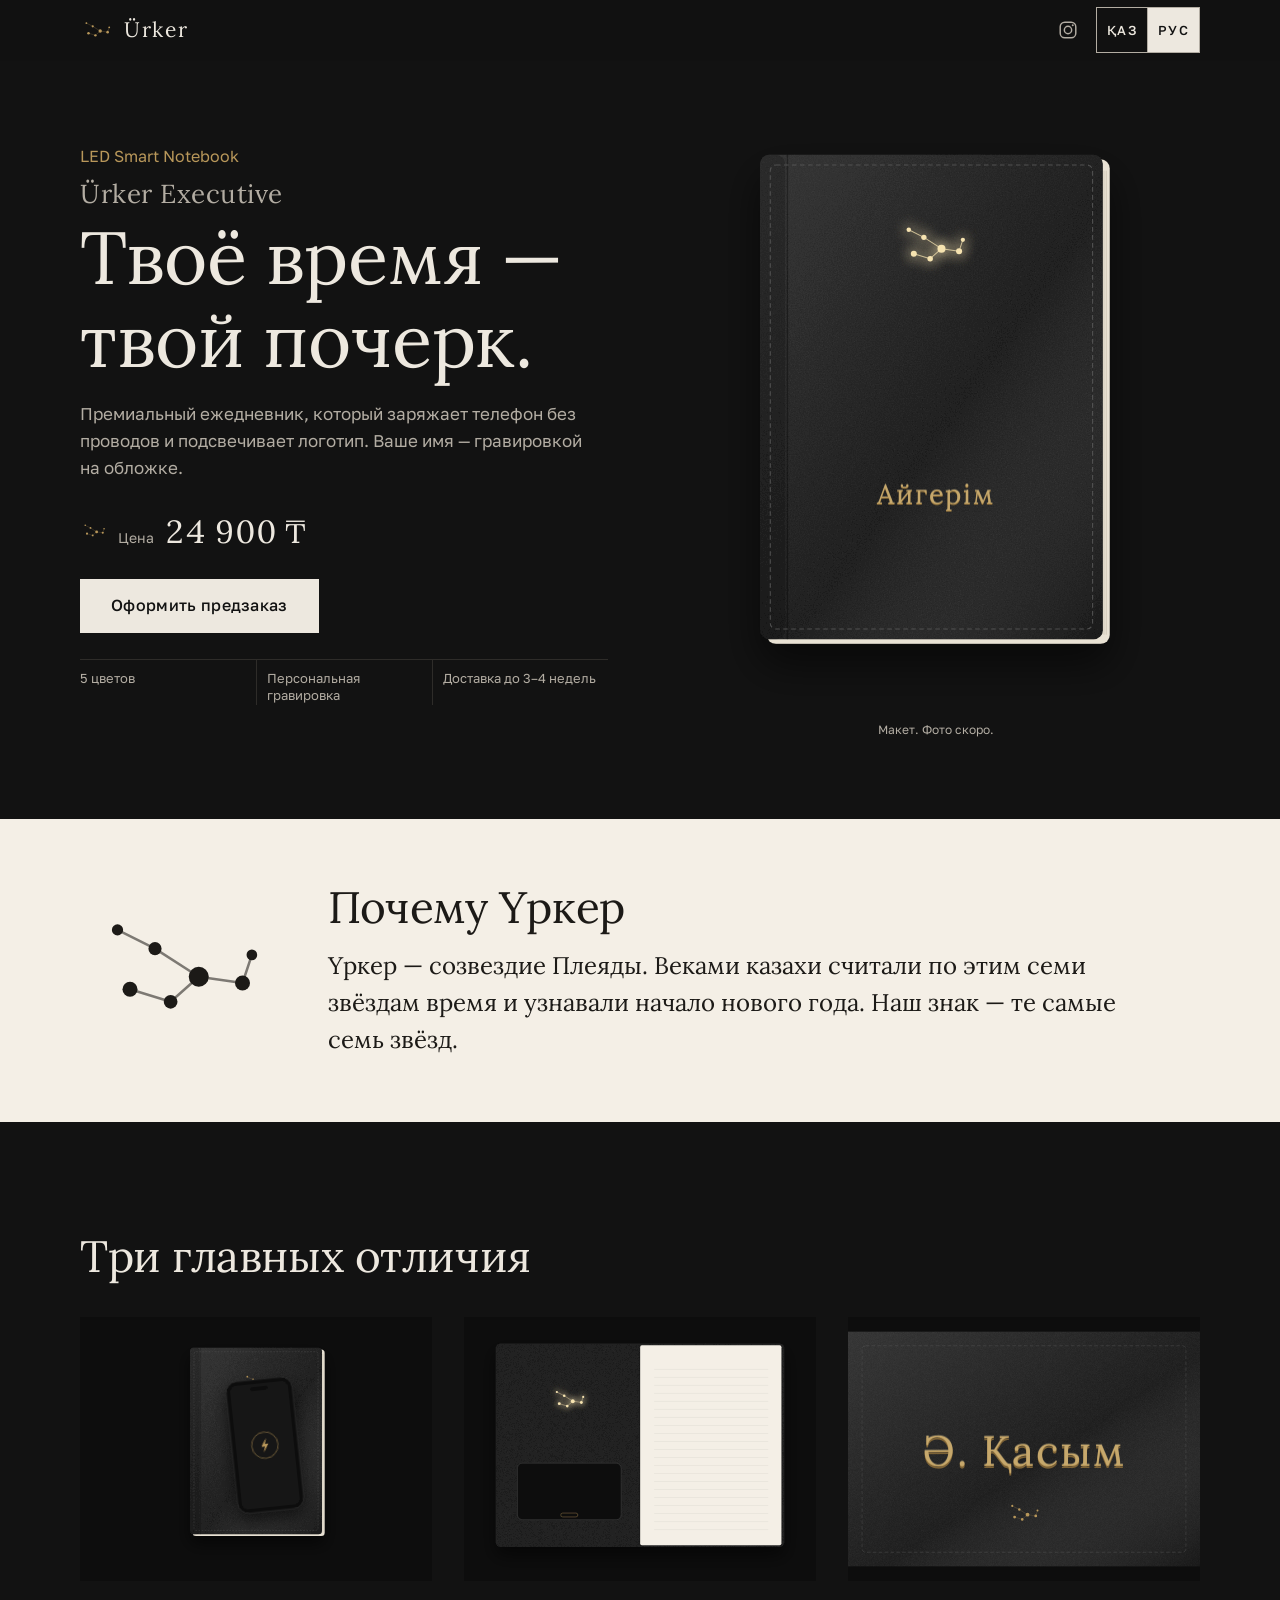
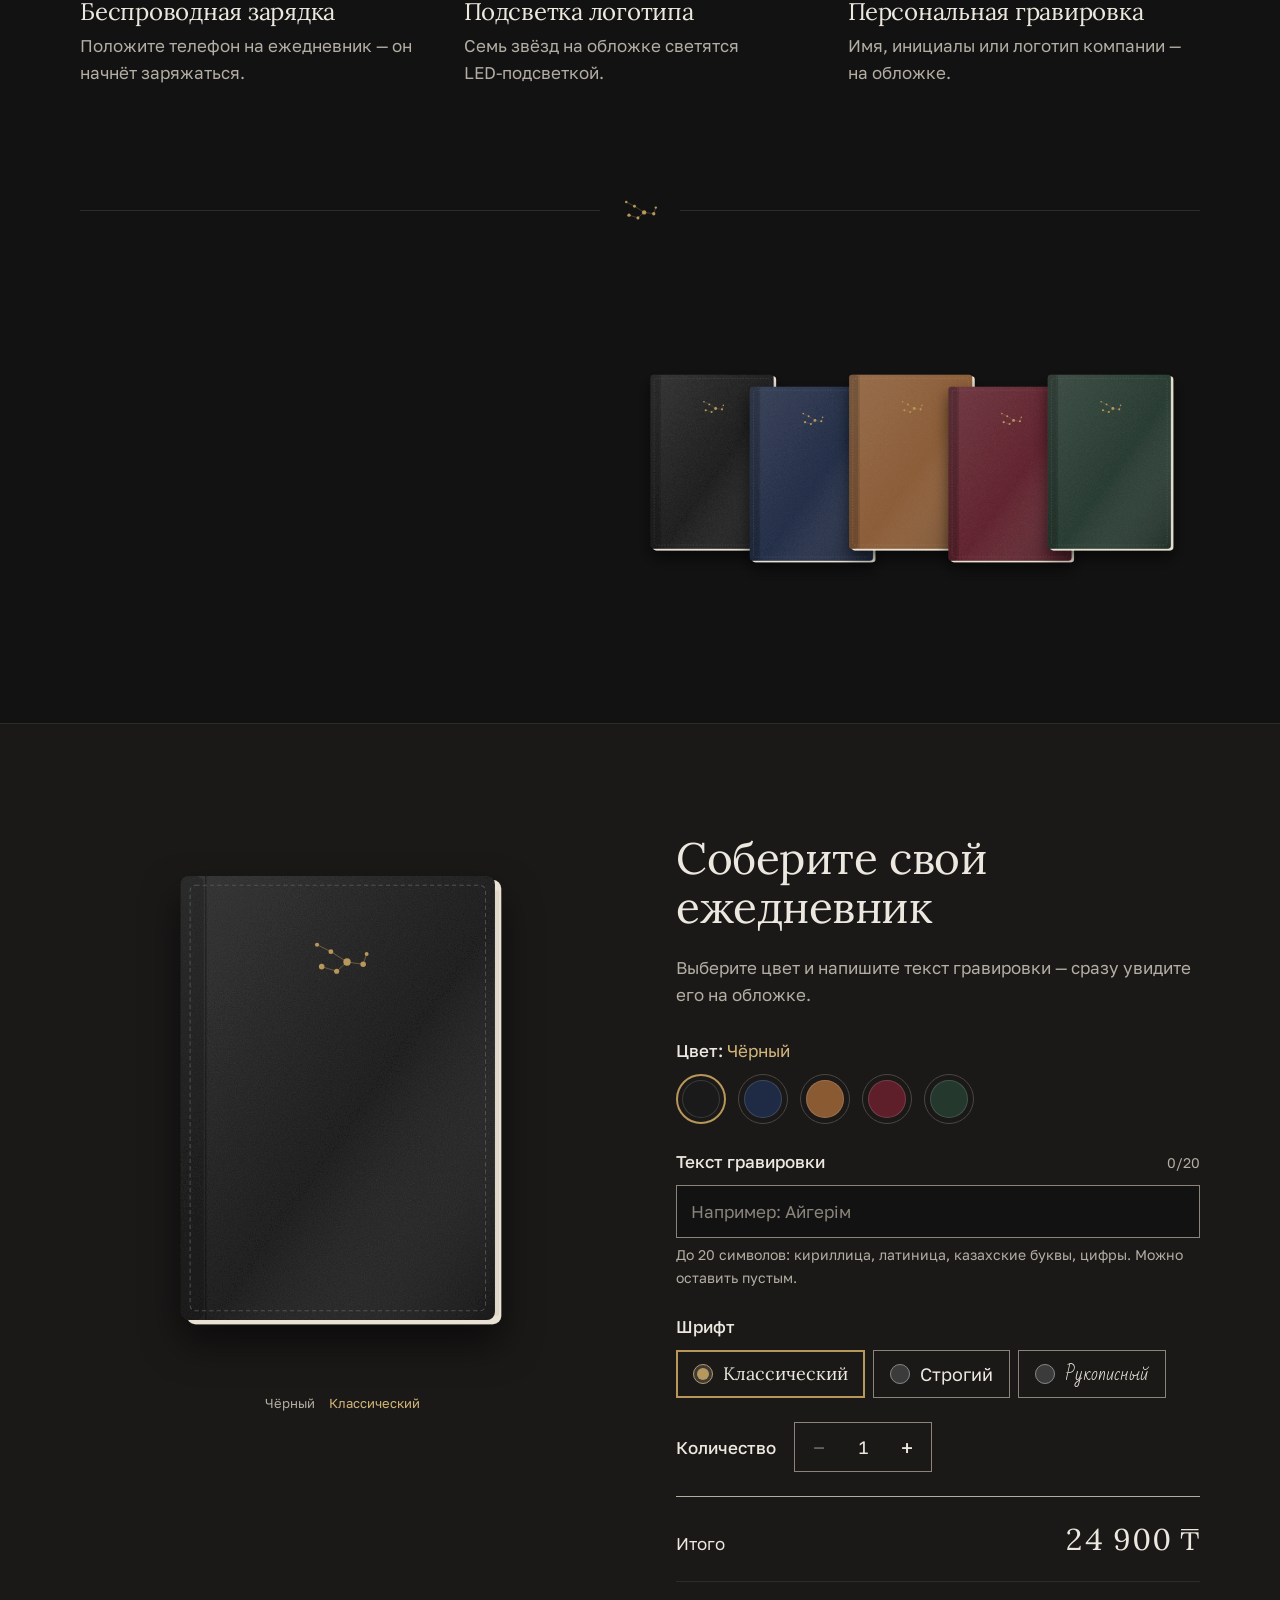
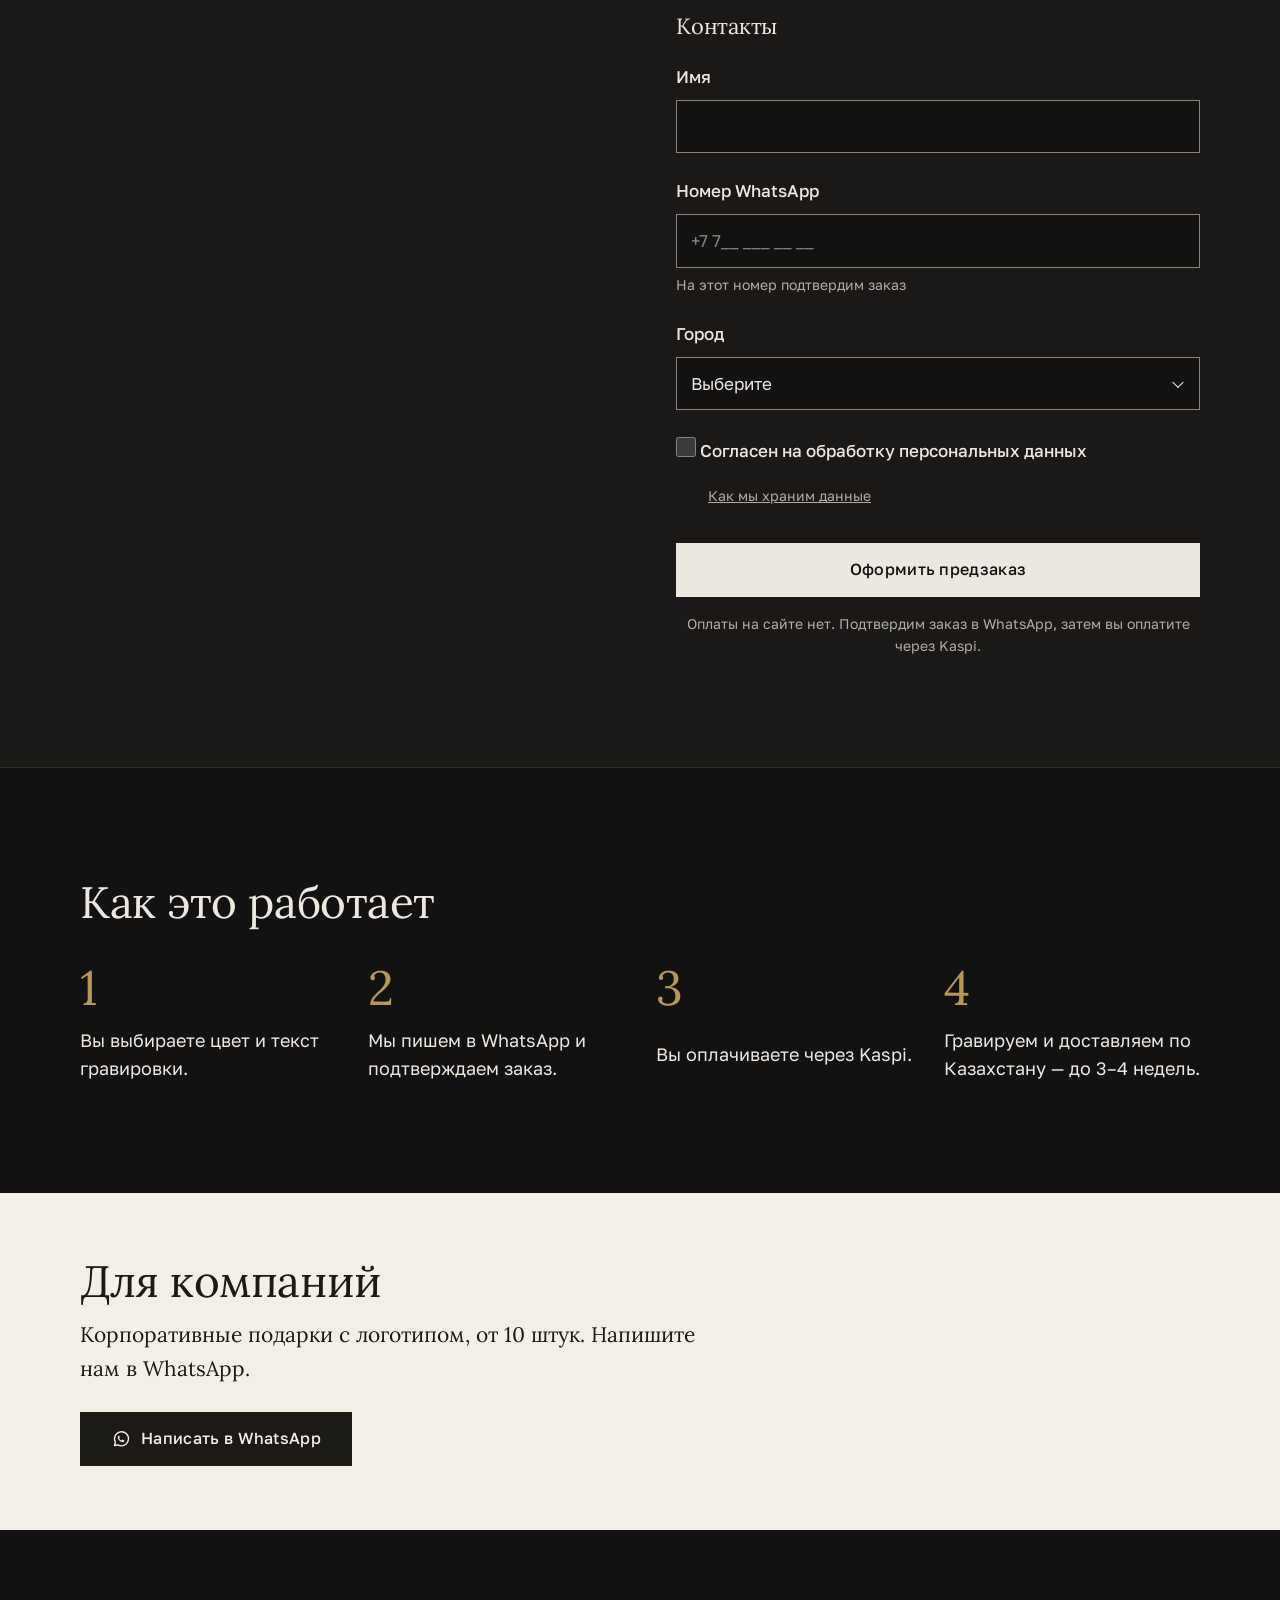
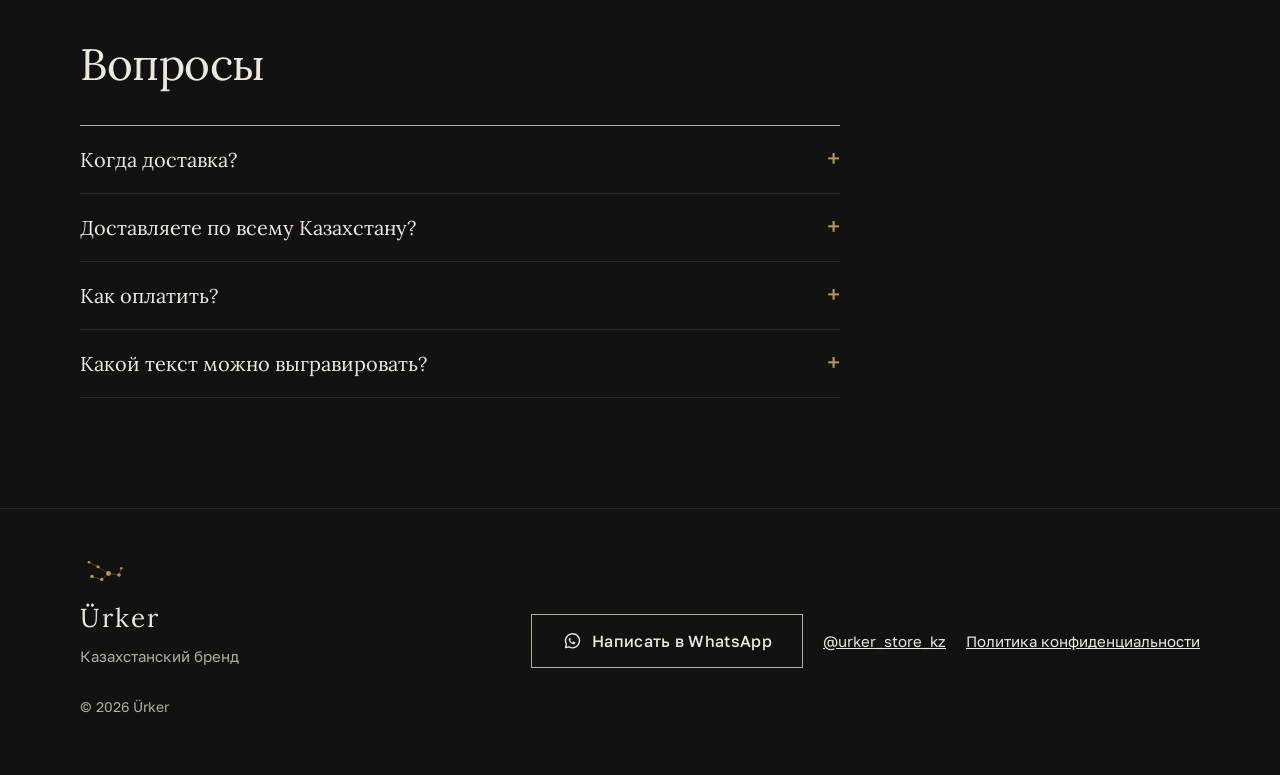
==== ru/index.html @ 4e4a289e "SEO and quality pass from aitmpl skills research - separate Russian page /ru/ with hreflang kk/ru/x-" ====
<!doctype html>
<!-- Создано автоматически: node tools/build-ru.js. Не редактируйте вручную — правьте site/index.html. -->
<html lang="ru" data-page-lang="ru" data-root="../">
<head>
  <meta charset="utf-8">
  <meta name="viewport" content="width=device-width, initial-scale=1, viewport-fit=cover">
  <!--
    Заголовок, описание и Open Graph — единственный текст в этом файле:
    их читают WhatsApp/Instagram при пересылке ссылки, а они не запускают JS.
    Видимые тексты — в content.js.
  -->
  <title>Ürker Executive — ежедневник с гравировкой и зарядкой</title>
  <meta name="description" content="Премиальный ежедневник с беспроводной зарядкой телефона и подсветкой логотипа. Ваше имя гравировкой на обложке. 5 цветов, предзаказ, оплата через Kaspi.">
  <meta name="theme-color" content="#121212">

  <meta property="og:type" content="website">
  <meta property="og:site_name" content="Ürker">
  <meta property="og:locale" content="ru_RU">
  <meta property="og:locale:alternate" content="kk_KZ">
  <meta property="og:title" content="Ürker Executive — Твоё время — твой почерк.">
  <meta property="og:description" content="Премиальный ежедневник с беспроводной зарядкой телефона и подсветкой логотипа. Ваше имя гравировкой на обложке. 5 цветов, предзаказ, оплата через Kaspi.">
  <!-- Адрес сайта: https://urkerstore.kz/ -->
  <link rel="canonical" href="https://urkerstore.kz/ru/">
  <link rel="alternate" hreflang="kk" href="https://urkerstore.kz/">
  <link rel="alternate" hreflang="ru" href="https://urkerstore.kz/ru/">
  <link rel="alternate" hreflang="x-default" href="https://urkerstore.kz/">
  <meta property="og:url" content="https://urkerstore.kz/ru/">
  <meta property="og:image" content="https://urkerstore.kz/images/og.jpg">
  <meta property="og:image:width" content="1200">
  <meta property="og:image:height" content="630">
  <meta name="twitter:card" content="summary_large_image">

  <link rel="icon" href="../favicon.svg" type="image/svg+xml">
  <link rel="icon" href="../favicon-32.png" sizes="32x32" type="image/png">
  <link rel="apple-touch-icon" href="../apple-touch-icon.png">
  <link rel="preload" href="../fonts/lora-latin.woff2" as="font" type="font/woff2" crossorigin>
  <link rel="preload" href="../fonts/golos-cyrillic.woff2" as="font" type="font/woff2" crossorigin>
  <link rel="preload" href="../fonts/golos-cyrillic-ext.woff2" as="font" type="font/woff2" crossorigin>
  <link rel="stylesheet" href="../styles.css?v=20261127c">
</head>
<body>
  <svg width="0" height="0" style="position:absolute" aria-hidden="true" focusable="false">
    <!-- Знак Ürker: 7 звёзд Үркер (Плеяды). Те же координаты — в art.js -->
    <symbol id="stars" viewBox="0 0 64 40">
      <g stroke="currentColor" stroke-width=".8" stroke-linecap="round" opacity=".55">
        <line x1="16" y1="26" x2="29" y2="30"/><line x1="29" y1="30" x2="38" y2="22"/><line x1="38" y1="22" x2="52" y2="24"/>
        <line x1="52" y1="24" x2="55" y2="15"/><line x1="38" y1="22" x2="24" y2="13"/><line x1="24" y1="13" x2="12" y2="7"/>
      </g>
      <g fill="currentColor">
        <circle cx="38" cy="22" r="3.2"/><circle cx="52" cy="24" r="2.4"/><circle cx="55" cy="15" r="1.7"/><circle cx="29" cy="30" r="2.2"/>
        <circle cx="16" cy="26" r="2.4"/><circle cx="24" cy="13" r="2.1"/><circle cx="12" cy="7" r="1.8"/>
      </g>
    </symbol>
    <symbol id="wa-icon" viewBox="0 0 24 24">
      <path fill="none" stroke="currentColor" stroke-width="1.6" stroke-linejoin="round" d="M4.2 19.8l1.1-3.9A8.4 8.4 0 1 1 8.4 19l-4.2.8z"/>
      <path fill="currentColor" d="M9.3 7.6c.2 0 .4 0 .5.4l.7 1.6c.1.2 0 .4-.1.6l-.5.6c-.1.1-.1.3 0 .5.6 1 1.4 1.8 2.5 2.4.2.1.4.1.5-.1l.6-.7c.1-.2.4-.2.6-.1l1.6.8c.2.1.3.3.3.5 0 .9-.7 1.7-1.6 1.8-1.1.1-2.6-.4-4-1.7-1.5-1.4-2.3-3-2.3-4.1 0-.9.6-1.6 1.2-1.7z"/>
    </symbol>
    <symbol id="ig-icon" viewBox="0 0 24 24">
      <g fill="none" stroke="currentColor" stroke-width="1.6"><rect x="3.5" y="3.5" width="17" height="17" rx="5"/><circle cx="12" cy="12" r="4"/></g>
      <circle cx="17.2" cy="6.8" r="1.1" fill="currentColor"/>
    </symbol>
  </svg>

  <a class="skip-link" href="#main" data-t="skipLink"></a>

  <header class="site-header">
    <div class="wrap header-inner">
      <a class="logo" href="#top" data-t-attr="aria-label:logoLabel">
        <svg class="logo-mark" viewBox="0 0 64 40" aria-hidden="true" focusable="false"><use href="#stars"/></svg>
        <span class="logo-word" aria-hidden="true" translate="no">Ürker</span>
      </a>
      <div class="header-right">
        <a class="ig-link js-ig" target="_blank" rel="noopener" data-t-attr="aria-label:instagramLabel">
          <svg viewBox="0 0 24 24" aria-hidden="true"><use href="#ig-icon"/></svg>
        </a>
        <div class="lang-switch" role="group" data-t-attr="aria-label:langSwitchLabel">
          <button type="button" data-lang="kk" lang="kk"></button>
          <button type="button" data-lang="ru" lang="ru"></button>
        </div>
      </div>
    </div>
  </header>

  <main id="main">
    <!-- 1. Первый экран -->
    <section class="hero" id="top">
      <div class="wrap hero-grid">
        <div class="hero-text">
          <p class="kind" data-t="hero.kind"></p>
          <h1><span class="product" data-t="hero.product" translate="no"></span><span class="slogan" data-t="hero.slogan"></span></h1>
          <p class="lead" data-t="hero.lead"></p>
          <div class="price-row">
            <svg class="price-star" viewBox="0 0 64 40" aria-hidden="true"><use href="#stars"/></svg>
            <span class="price-label" data-t="hero.priceLabel"></span>
            <span class="price js-price"></span>
          </div>
          <a class="btn" href="#order" data-t="hero.cta"></a>
          <ul class="facts" data-list="hero.facts"></ul>
        </div>
        <figure class="hero-media">
          <div class="art" data-art="hero" data-t-attr="aria-label:hero.imageAlt" role="img"></div>
          <figcaption class="sketch-note" data-t="hero.sketchNote"></figcaption>
        </figure>
      </div>
    </section>

    <!-- 2. Почему Үркер (светлый блок) -->
    <section class="story" aria-labelledby="story-title">
      <div class="wrap story-grid">
        <svg class="story-stars" viewBox="0 0 64 40" aria-hidden="true"><use href="#stars"/></svg>
        <div>
          <h2 id="story-title" data-t="story.title"></h2>
          <p class="story-text" data-t="story.text"></p>
        </div>
      </div>
    </section>

    <!-- 3. Три отличия -->
    <section class="section features reveal" aria-labelledby="features-title">
      <div class="wrap">
        <h2 id="features-title" data-t="features.title"></h2>
        <div class="feature-list" data-list="features.items"></div>
      </div>
    </section>

    <div class="divider" aria-hidden="true"><svg viewBox="0 0 64 40"><use href="#stars"/></svg></div>

    <!-- 4. Характеристики -->
    <section class="section specs reveal" aria-labelledby="specs-title">
      <div class="wrap specs-grid">
        <div>
          <h2 id="specs-title" data-t="specs.title"></h2>
          <dl class="spec" data-list="specs.items"></dl>
        </div>
        <div class="art art-colors" data-art="colors" data-t-attr="aria-label:specs.colorsAlt" role="img"></div>
      </div>
    </section>

    <!-- 5. Конструктор заказа -->
    <section class="builder" id="order" aria-labelledby="builder-title" tabindex="-1">
      <div class="wrap builder-grid">
        <div class="preview-col">
          <div class="preview art" id="preview" role="img" data-t-attr="aria-label:builder.previewAlt"></div>
          <p class="preview-caption"><span id="preview-color"></span><span id="preview-font"></span></p>
        </div>

        <div class="builder-col">
          <h2 id="builder-title" data-t="builder.title"></h2>
          <p class="builder-intro" data-t="builder.intro"></p>

          <form id="order-form" novalidate>
            <p class="form-summary" id="form-summary" role="alert" hidden></p>

            <fieldset class="field">
              <legend><span data-t="builder.colorLabel"></span>: <strong id="color-name"></strong></legend>
              <div class="swatches" id="swatches"></div>
            </fieldset>

            <div class="field">
              <div class="label-row">
                <label for="f-engraving" data-t="builder.engravingLabel"></label>
                <span class="counter" id="engraving-counter" aria-live="polite"></span>
              </div>
              <input id="f-engraving" name="engraving" type="text" autocomplete="off" spellcheck="false" data-t-attr="placeholder:builder.engravingPlaceholder" aria-describedby="hint-engraving err-engraving">
              <p class="field-hint" id="hint-engraving" data-t="builder.engravingHint"></p>
              <p class="field-error" id="err-engraving" hidden></p>
            </div>

            <fieldset class="field">
              <legend data-t="builder.fontLabel"></legend>
              <div class="choices" id="font-choices"></div>
            </fieldset>

            <div class="field qty-field">
              <span class="qty-label" id="qty-label" data-t="builder.qtyLabel"></span>
              <div class="qty" role="group" aria-labelledby="qty-label">
                <button type="button" class="qty-btn" id="qty-minus" data-t-attr="aria-label:builder.qtyMinus">−</button>
                <output id="qty-value" aria-live="polite">1</output>
                <button type="button" class="qty-btn" id="qty-plus" data-t-attr="aria-label:builder.qtyPlus">+</button>
              </div>
              <a class="qty-more" href="#business" id="qty-more" data-t="builder.qtyMore" hidden></a>
            </div>

            <div class="total">
              <span data-t="builder.totalLabel"></span>
              <strong id="total"></strong>
            </div>

            <h3 class="contacts-title" data-t="builder.contactsTitle"></h3>

            <div class="field">
              <label for="f-name" data-t="builder.nameLabel"></label>
              <input id="f-name" name="name" type="text" autocomplete="name" maxlength="80" required aria-describedby="err-name">
              <p class="field-error" id="err-name" hidden></p>
            </div>

            <div class="field">
              <label for="f-phone" data-t="builder.phoneLabel"></label>
              <input id="f-phone" name="phone" type="tel" inputmode="tel" autocomplete="tel" placeholder="+7 7__ ___ __ __" required aria-describedby="hint-phone err-phone">
              <p class="field-hint" id="hint-phone" data-t="builder.phoneHint"></p>
              <p class="field-error" id="err-phone" hidden></p>
            </div>

            <div class="field">
              <label for="f-city" data-t="builder.cityLabel"></label>
              <div class="select-wrap"><select id="f-city" name="city" required aria-describedby="err-city"></select></div>
              <p class="field-error" id="err-city" hidden></p>
            </div>

            <div class="hp" aria-hidden="true">
              <label for="f-website">Website</label>
              <input id="f-website" name="website" type="text" tabindex="-1" autocomplete="off">
            </div>

            <div class="field">
              <label class="check" for="f-consent">
                <input id="f-consent" name="consent" type="checkbox" required aria-describedby="err-consent">
                <span data-t="builder.consent"></span>
              </label>
              <a class="consent-link" href="../privacy.html" data-t="builder.consentLink"></a>
              <p class="field-error" id="err-consent" hidden></p>
            </div>

            <button class="btn btn-block" type="submit" id="f-submit" data-t="builder.submit"></button>
            <p class="pay-note" data-t="builder.payNote"></p>
          </form>

          <div class="result" id="result-ok" role="status" tabindex="-1" hidden>
            <svg class="result-stars" viewBox="0 0 64 40" aria-hidden="true"><use href="#stars"/></svg>
            <p class="result-title" data-t="builder.successTitle"></p>
            <p class="result-order" id="result-order"></p>
            <p class="result-text" data-t="builder.successText"></p>
            <a class="btn btn-outline js-order-wa" target="_blank" rel="noopener">
              <svg class="icon" viewBox="0 0 24 24" aria-hidden="true"><use href="#wa-icon"/></svg>
              <span data-t="builder.successButton"></span>
            </a>
          </div>

          <div class="result result-fail" id="result-fail" role="alert" tabindex="-1" hidden>
            <p class="result-title" data-t="builder.failTitle"></p>
            <p class="result-text" data-t="builder.failText"></p>
            <a class="btn js-order-wa" target="_blank" rel="noopener">
              <svg class="icon" viewBox="0 0 24 24" aria-hidden="true"><use href="#wa-icon"/></svg>
              <span data-t="builder.successButton"></span>
            </a>
          </div>
        </div>
      </div>
    </section>

    <!-- 6. Как это работает -->
    <section class="section steps reveal" aria-labelledby="steps-title">
      <div class="wrap">
        <h2 id="steps-title" data-t="steps.title"></h2>
        <ol class="step-list" data-list="steps.items"></ol>
      </div>
    </section>

    <!-- 7. Для компаний -->
    <section class="business" id="business" aria-labelledby="business-title">
      <div class="wrap business-inner">
        <h2 id="business-title" data-t="business.title"></h2>
        <p class="business-text" data-t="business.text"></p>
        <a class="btn btn-brass js-wa-business" target="_blank" rel="noopener">
          <svg class="icon" viewBox="0 0 24 24" aria-hidden="true"><use href="#wa-icon"/></svg>
          <span data-t="business.cta"></span>
        </a>
      </div>
    </section>

    <!-- 8. Вопросы -->
    <section class="section faq reveal" aria-labelledby="faq-title">
      <div class="wrap narrow">
        <h2 id="faq-title" data-t="faq.title"></h2>
        <div class="faq-list" data-list="faq.items"></div>
      </div>
    </section>
  </main>

  <footer class="site-footer">
    <div class="wrap footer-inner">
      <div>
        <svg class="footer-mark" viewBox="0 0 64 40" aria-hidden="true"><use href="#stars"/></svg>
        <p class="footer-word" translate="no">Ürker</p>
        <p data-t="footer.brand"></p>
        <p data-t="footer.origin"></p>
      </div>
      <div class="footer-links">
        <a class="btn btn-outline js-wa" target="_blank" rel="noopener">
          <svg class="icon" viewBox="0 0 24 24" aria-hidden="true"><use href="#wa-icon"/></svg>
          <span data-t="footer.whatsapp"></span>
        </a>
        <a class="footer-link js-ig js-ig-text" target="_blank" rel="noopener"></a>
        <a class="footer-link" href="../privacy.html" data-t="footer.privacy"></a>
      </div>
      <p class="footer-seller" data-t="footer.seller"></p>
      <p class="footer-copy">© <span id="year">2026</span> Ürker</p>
    </div>
  </footer>

  <a class="wa-float js-wa" target="_blank" rel="noopener" data-t-attr="aria-label:whatsappFloatLabel">
    <svg viewBox="0 0 24 24" aria-hidden="true"><use href="#wa-icon"/></svg>
  </a>

  <script src="../config.js?v=20261127c"></script>
  <script src="../content.js?v=20261127c"></script>
  <script src="../art.js?v=20261127c"></script>
  <script src="../main.js?v=20261127c"></script>
</body>
</html>
---- styles.css ----
/* Ürker — стили. Mobile-first: сначала телефон, дальше @media для планшета и компьютера. */

/* Шрифты лежат в fonts/ (Lora, Golos Text, Bad Script — лицензия SIL OFL). */
@font-face { font-family: 'Lora'; font-weight: 400 500; font-display: swap; src: url(fonts/lora-cyrillic-ext.woff2) format('woff2'); unicode-range: U+0460-052F, U+1C80-1C8A, U+20B4, U+2DE0-2DFF, U+A640-A69F, U+FE2E-FE2F; }
@font-face { font-family: 'Lora'; font-weight: 400 500; font-display: swap; src: url(fonts/lora-cyrillic.woff2) format('woff2'); unicode-range: U+0301, U+0400-045F, U+0490-0491, U+04B0-04B1, U+2116; }
@font-face { font-family: 'Lora'; font-weight: 400 500; font-display: swap; src: url(fonts/lora-latin-ext.woff2) format('woff2'); unicode-range: U+0100-02BA, U+02BD-02C5, U+02C7-02CC, U+02CE-02D7, U+02DD-02FF, U+0304, U+0308, U+0329, U+1D00-1DBF, U+1E00-1E9F, U+1EF2-1EFF, U+2020, U+20A0-20AB, U+20AD-20C4, U+2113, U+2C60-2C7F, U+A720-A7FF; }
@font-face { font-family: 'Lora'; font-weight: 400 500; font-display: swap; src: url(fonts/lora-latin.woff2) format('woff2'); unicode-range: U+0000-00FF, U+0131, U+0152-0153, U+02BB-02BC, U+02C6, U+02DA, U+02DC, U+0304, U+0308, U+0329, U+2000-206F, U+20AC, U+2122, U+2191, U+2193, U+2212, U+2215, U+FEFF, U+FFFD; }
@font-face { font-family: 'Golos Text'; font-weight: 400 500; font-display: swap; src: url(fonts/golos-cyrillic-ext.woff2) format('woff2'); unicode-range: U+0460-052F, U+1C80-1C8A, U+20B4, U+2DE0-2DFF, U+A640-A69F, U+FE2E-FE2F; }
@font-face { font-family: 'Golos Text'; font-weight: 400 500; font-display: swap; src: url(fonts/golos-cyrillic.woff2) format('woff2'); unicode-range: U+0301, U+0400-045F, U+0490-0491, U+04B0-04B1, U+2116; }
@font-face { font-family: 'Golos Text'; font-weight: 400 500; font-display: swap; src: url(fonts/golos-latin-ext.woff2) format('woff2'); unicode-range: U+0100-02BA, U+02BD-02C5, U+02C7-02CC, U+02CE-02D7, U+02DD-02FF, U+0304, U+0308, U+0329, U+1D00-1DBF, U+1E00-1E9F, U+1EF2-1EFF, U+2020, U+20A0-20AB, U+20AD-20C4, U+2113, U+2C60-2C7F, U+A720-A7FF; }
@font-face { font-family: 'Golos Text'; font-weight: 400 500; font-display: swap; src: url(fonts/golos-latin.woff2) format('woff2'); unicode-range: U+0000-00FF, U+0131, U+0152-0153, U+02BB-02BC, U+02C6, U+02DA, U+02DC, U+0304, U+0308, U+0329, U+2000-206F, U+20AC, U+2122, U+2191, U+2193, U+2212, U+2215, U+FEFF, U+FFFD; }
/* Рукописный шрифт гравировки — браузер скачает его, только когда он понадобится */
@font-face { font-family: 'Bad Script'; font-display: swap; src: url(fonts/script-cyrillic-ext.woff2) format('woff2'); unicode-range: U+0460-052F, U+1C80-1C8A, U+20B4, U+2DE0-2DFF, U+A640-A69F, U+FE2E-FE2F; }
@font-face { font-family: 'Bad Script'; font-display: swap; src: url(fonts/script-cyrillic.woff2) format('woff2'); unicode-range: U+0301, U+0400-045F, U+0490-0491, U+04B0-04B1, U+2116; }
@font-face { font-family: 'Bad Script'; font-display: swap; src: url(fonts/script-latin.woff2) format('woff2'); unicode-range: U+0000-00FF, U+0131, U+0152-0153, U+02BB-02BC, U+02C6, U+02DA, U+02DC, U+0304, U+0308, U+0329, U+2000-206F, U+20AC, U+2122, U+2191, U+2193, U+2212, U+2215, U+FEFF, U+FFFD; }

:root {
  color-scheme: dark;
  --bg: #121212;
  --bg-2: #1A1918;
  --text: #EDE8DF;
  --text-soft: #B3ADA3;
  --brass: #B8975A;
  --brass-light: #D4B67A;
  --paper: #F4EFE6;
  --ink: #1C1A17;
  --rule: #2E2C29;
  --field: #8A847A;
  --error: #E8A598;

  --serif: 'Lora', Georgia, 'Times New Roman', serif;
  --sans: 'Golos Text', 'Segoe UI', Roboto, Arial, sans-serif;

  --wrap: 1200px;
  --gutter: 22px;
  --section: 80px;
}

*, *::before, *::after { box-sizing: border-box; }
[hidden], [data-gap] { display: none !important; }
a, button, summary, label, select, input { touch-action: manipulation; }
html { -webkit-text-size-adjust: 100%; scroll-behavior: smooth; scroll-padding-top: 72px; }
body { margin: 0; background: var(--bg); color: var(--text); font: 400 17px/1.6 var(--sans); -webkit-font-smoothing: antialiased; }
img, svg { display: block; max-width: 100%; }
img { height: auto; }
figure, p, h1, h2, h3, dl, dd { margin: 0; }
a { color: inherit; }
button, input, select, output { font: inherit; color: inherit; }
h1, h2, h3 { font-family: var(--serif); font-weight: 400; line-height: 1.12; letter-spacing: -0.01em; text-wrap: balance; }
h2 { font-size: 34px; margin-bottom: 28px; }
p { text-wrap: pretty; }
:focus-visible { outline: 2px solid var(--brass); outline-offset: 3px; }

.wrap { max-width: var(--wrap); margin: 0 auto; padding: 0 var(--gutter); }
.narrow > * { max-width: 760px; }
.skip-link { position: absolute; left: 12px; top: -60px; z-index: 100; background: var(--text); color: var(--bg); padding: 10px 16px; text-decoration: none; }
.skip-link:focus { top: 12px; }

/* ---------- Шапка ---------- */
.site-header { position: sticky; top: 0; z-index: 20; background: rgba(18, 18, 18, .94); border-bottom: 1px solid transparent; transition: border-color .2s; }
.site-header.is-scrolled { border-bottom-color: var(--rule); }
.header-inner { display: flex; align-items: center; justify-content: space-between; height: 60px; }
.logo { display: inline-flex; align-items: center; gap: 10px; min-height: 44px; text-decoration: none; }
.logo-mark { width: 34px; height: 22px; color: var(--brass); }
.logo-word { font-family: var(--serif); font-size: 21px; letter-spacing: 0.08em; }
.header-right { display: flex; align-items: center; gap: 6px; }
.ig-link { width: 44px; height: 44px; display: grid; place-items: center; color: var(--text-soft); }
.ig-link:hover { color: var(--text); }
.ig-link svg { width: 22px; height: 22px; }
.lang-switch { display: flex; border: 1px solid var(--text-soft); }
.lang-switch button { appearance: none; background: transparent; border: 0; cursor: pointer; font-size: 13px; font-weight: 500; letter-spacing: 0.1em; min-width: 50px; min-height: 44px; padding: 0 10px; }
.lang-switch button + button { border-left: 1px solid var(--text-soft); }
.lang-switch button[aria-pressed="true"] { background: var(--text); color: var(--bg); }

/* ---------- Кнопки ---------- */
.btn { display: inline-flex; align-items: center; justify-content: center; gap: 10px; min-height: 54px; padding: 0 30px; background: var(--text); color: var(--bg); border: 1px solid var(--text); font-size: 16px; font-weight: 500; letter-spacing: .02em; text-decoration: none; cursor: pointer; text-align: center; transition: background-color .2s, color .2s, border-color .2s; }
.btn:hover { background: var(--brass-light); border-color: var(--brass-light); }
.btn[disabled] { opacity: .6; cursor: progress; }
.btn-block { width: 100%; }
.btn-outline { background: transparent; color: var(--text); border-color: var(--text-soft); }
.btn-outline:hover { background: var(--text); color: var(--bg); border-color: var(--text); }
.icon { width: 20px; height: 20px; flex: none; }

/* ---------- Первый экран ---------- */
.hero { padding: 16px 0 56px; }
.hero-grid { display: grid; gap: 12px; }
.hero-text { order: 2; }
.hero-media { order: 1; }
.kind { font-size: 16px; color: var(--brass); margin-bottom: 10px; }
h1 { margin-bottom: 18px; }
h1 .product { display: block; font-size: 22px; color: var(--text-soft); margin-bottom: 8px; letter-spacing: .02em; }
h1 .slogan { display: block; font-size: 42px; }
.lead { color: var(--text-soft); font-size: 17px; max-width: 32em; margin-bottom: 24px; }
.price-row { display: flex; align-items: baseline; gap: 10px; margin-bottom: 22px; }
.price-star { width: 28px; height: 18px; color: var(--brass); align-self: center; }
.price-label { font-size: 14px; color: var(--text-soft); }
.price { font-family: var(--serif); font-size: 32px; font-variant-numeric: lining-nums tabular-nums; }
.hero-text .btn { width: 100%; }
.facts { list-style: none; padding: 0; margin: 26px 0 0; display: grid; grid-template-columns: repeat(3, 1fr); border-top: 1px solid var(--rule); font-size: 13px; line-height: 1.35; color: var(--text-soft); }
.facts li { padding: 10px 8px 0 0; }
.facts li + li { padding-left: 10px; border-left: 1px solid var(--rule); }
.art svg, .art img { width: 100%; height: auto; }
.hero-media .art { max-width: 250px; margin: 0 auto; }
.sketch-note { font-size: 12px; color: var(--text-soft); text-align: center; margin-top: -6px; }

/* ---------- Почему Үркер (светлый блок) ---------- */
.story { background: var(--paper); color: var(--ink); padding: 64px 0; color-scheme: light; }
.story h2 { margin-bottom: 14px; }
.story-grid { display: grid; gap: 24px; }
.story-stars { width: 140px; height: 88px; color: var(--ink); }
.story-text { font-family: var(--serif); font-size: 20px; line-height: 1.55; max-width: 34em; }

/* ---------- Секции ---------- */
.section { padding: var(--section) 0; }
.divider { display: flex; align-items: center; gap: 18px; max-width: var(--wrap); margin: 0 auto; padding: 0 var(--gutter); color: var(--brass); }
.divider::before, .divider::after { content: ''; flex: 1; height: 1px; background: var(--rule); }
.divider svg { width: 44px; height: 28px; }

.feature-list { display: grid; gap: 48px; }
.feature .art { background: #0D0D0D; margin-bottom: 18px; aspect-ratio: 4 / 3; display: grid; place-items: center; overflow: hidden; }
.feature .art svg, .feature .art img { width: 100%; height: 100%; object-fit: contain; }
.feature h3 { font-size: 24px; margin-bottom: 6px; }
.feature p { color: var(--text-soft); max-width: 28em; }

.specs-grid { display: grid; gap: 40px; }
.spec { border-top: 1px solid var(--text-soft); }
.spec > div { display: grid; gap: 2px; padding: 14px 0; border-bottom: 1px solid var(--rule); }
.spec dt { color: var(--text-soft); font-size: 15px; }
.spec dd { font-family: var(--serif); font-size: 19px; }

/* ---------- Конструктор ---------- */
.builder { background: var(--bg-2); padding: var(--section) 0; outline: none; border-top: 1px solid var(--rule); border-bottom: 1px solid var(--rule); }
.builder-grid { display: grid; gap: 20px; }
.preview-col { position: sticky; top: 60px; z-index: 5; background: var(--bg-2); padding: 8px 0 6px; margin: 0 calc(-1 * var(--gutter)); border-bottom: 1px solid var(--rule); }
.preview { max-width: 132px; margin: 0 auto; }
.preview-caption { display: flex; justify-content: center; gap: 14px; color: var(--text-soft); font-size: 13px; margin-top: -6px; }
.preview-caption span + span { color: var(--brass-light); }
.builder-intro { color: var(--text-soft); margin: -14px 0 28px; }
#order-form { display: grid; gap: 24px; }
.field { border: 0; margin: 0; padding: 0; min-width: 0; }
.field > label, .field > legend, .label-row label, .qty-label { display: block; font-weight: 500; margin-bottom: 10px; padding: 0; }
.field legend strong { font-weight: 400; color: var(--brass-light); }
.label-row { display: flex; justify-content: space-between; align-items: baseline; }
.counter { font-size: 14px; color: var(--text-soft); font-variant-numeric: tabular-nums; }
.counter.is-full { color: var(--brass-light); }
.field-hint { font-size: 14px; color: var(--text-soft); margin-top: 6px; }
.field-error { font-size: 15px; color: var(--error); margin-top: 6px; font-weight: 500; }

input[type="text"], input[type="tel"], select { width: 100%; min-height: 52px; padding: 12px 14px; font-size: 17px; background: var(--bg); color: var(--text); border: 1px solid var(--field); border-radius: 0; appearance: none; }
input::placeholder { color: #8A847A; }
input:focus, select:focus { border-color: var(--text); outline: 2px solid var(--text); outline-offset: -2px; }
input[aria-invalid="true"], select[aria-invalid="true"] { border-color: var(--error); outline-color: var(--error); }
.select-wrap { position: relative; }
.select-wrap::after { content: ''; position: absolute; right: 18px; top: 50%; width: 8px; height: 8px; border-right: 1.5px solid var(--text); border-bottom: 1.5px solid var(--text); transform: translateY(-70%) rotate(45deg); pointer-events: none; }

.swatches { display: flex; gap: 12px; flex-wrap: wrap; }
.swatch { position: relative; width: 50px; height: 50px; border-radius: 50%; border: 1px solid #4A4743; cursor: pointer; display: grid; place-items: center; }
.swatch input { position: absolute; inset: 0; opacity: 0; margin: 0; cursor: pointer; }
.swatch span { width: 38px; height: 38px; border-radius: 50%; box-shadow: inset 0 0 0 1px rgba(255,255,255,.14); pointer-events: none; }
.swatch:has(input:checked) { border: 2px solid var(--brass); }
.swatch:has(input:focus-visible) { outline: 2px solid var(--text); outline-offset: 3px; }

.choices { display: flex; flex-wrap: wrap; gap: 8px; }
.choice { display: inline-flex; align-items: center; gap: 10px; min-height: 48px; padding: 0 16px; border: 1px solid var(--field); cursor: pointer; }
.choice:has(input:checked) { border-color: var(--brass); box-shadow: inset 0 0 0 1px var(--brass); }
.choice input, .check input { width: 20px; height: 20px; margin: 0; accent-color: var(--brass); flex: none; }
.choice .sample { font-size: 18px; }

.qty-field { display: flex; flex-wrap: wrap; align-items: center; gap: 8px 18px; }
.qty-label { margin: 0 !important; }
.qty { display: inline-flex; align-items: center; border: 1px solid var(--field); }
.qty-btn { appearance: none; width: 48px; height: 48px; background: transparent; border: 0; cursor: pointer; font-size: 22px; }
.qty-btn:disabled { opacity: .35; cursor: default; }
.qty output { min-width: 40px; text-align: center; font-variant-numeric: tabular-nums; font-size: 18px; }
.qty-more { flex-basis: 100%; font-size: 14px; color: var(--brass-light); }

.total { display: flex; justify-content: space-between; align-items: baseline; padding: 18px 0; border-top: 1px solid var(--text-soft); border-bottom: 1px solid var(--rule); }
.total strong { font-family: var(--serif); font-weight: 400; font-size: 30px; font-variant-numeric: lining-nums tabular-nums; }
.contacts-title { font-size: 22px; margin-top: 8px; }

.check { display: flex; align-items: flex-start; gap: 12px; cursor: pointer; }
.check input { margin-top: 3px; }
.consent-link { display: inline-flex; align-items: center; min-height: 44px; margin: 0 0 0 32px; font-size: 14px; color: var(--text-soft); }
.hp { position: absolute; left: -10000px; width: 1px; height: 1px; overflow: hidden; }
.form-summary { padding: 12px 14px; border-left: 3px solid var(--error); background: var(--bg); color: var(--error); font-weight: 500; }
.pay-note { font-size: 14px; color: var(--text-soft); text-align: center; margin-top: -8px; }

.result { padding: 24px 0; outline: none; }
.result-stars { width: 64px; height: 40px; color: var(--brass); margin-bottom: 16px; }
.result-title { font-family: var(--serif); font-size: 34px; margin-bottom: 6px; }
.result-order { color: var(--brass-light); margin-bottom: 10px; }
.result-text { color: var(--text-soft); margin-bottom: 22px; max-width: 30em; }
.result-fail .result-title { font-size: 26px; }

/* ---------- Шаги ---------- */
.step-list { list-style: none; padding: 0; margin: 0; counter-reset: s; display: grid; gap: 24px; }
.step-list li { counter-increment: s; display: grid; grid-template-columns: 44px 1fr; gap: 10px; align-items: baseline; }
.step-list li::before { content: counter(s); font-family: var(--serif); font-size: 34px; line-height: 1; color: var(--brass); }
.step-list li p { font-size: 18px; }

/* ---------- Для компаний (светлый блок) ---------- */
.business { background: var(--paper); color: var(--ink); padding: 64px 0; color-scheme: light; }
.business h2 { margin-bottom: 12px; }
.business-text { font-family: var(--serif); font-size: 21px; max-width: 30em; margin-bottom: 26px; }
.business .btn { background: var(--ink); border-color: var(--ink); color: var(--paper); }
.business .btn:hover { background: #000; border-color: #000; }

/* ---------- Вопросы ---------- */
.faq-list { border-top: 1px solid var(--text-soft); }
.faq-list details { border-bottom: 1px solid var(--rule); }
.faq-list summary { list-style: none; cursor: pointer; display: flex; justify-content: space-between; gap: 18px; align-items: baseline; padding: 20px 0; font-family: var(--serif); font-size: 20px; line-height: 1.35; }
.faq-list summary::-webkit-details-marker { display: none; }
.faq-list summary::after { content: '+'; font-family: var(--sans); font-size: 24px; line-height: 1; color: var(--brass); flex: none; transition: transform .2s; }
.faq-list details[open] summary::after { transform: rotate(45deg); }
.faq-list .answer { padding: 0 0 22px; color: var(--text-soft); max-width: 36em; }

/* ---------- Подвал ---------- */
.site-footer { border-top: 1px solid var(--rule); padding: 48px 0 120px; font-size: 15px; color: var(--text-soft); }
.footer-inner { display: grid; gap: 28px; }
.footer-mark { width: 48px; height: 30px; color: var(--brass); margin-bottom: 10px; }
.footer-word { font-family: var(--serif); font-size: 26px; letter-spacing: .08em; color: var(--text); margin-bottom: 6px; }
.footer-links { display: flex; flex-wrap: wrap; align-items: center; gap: 20px; }
.footer-link { display: inline-flex; align-items: center; min-height: 44px; color: var(--text); }
.footer-seller, .footer-copy { font-size: 14px; }

/* ---------- Плавающая кнопка WhatsApp (телефон) ---------- */
.wa-float { position: fixed; right: 16px; bottom: calc(16px + env(safe-area-inset-bottom)); z-index: 30; width: 56px; height: 56px; border-radius: 50%; display: grid; place-items: center; background: var(--text); color: var(--bg); box-shadow: 0 4px 16px rgba(0,0,0,.5); transition: opacity .2s, transform .2s; }
.wa-float svg { width: 28px; height: 28px; }
.wa-float.is-hidden { opacity: 0; transform: translateY(12px); pointer-events: none; }

/* ---------- Первый экран: звёзды загораются, имя гравируется ---------- */
.u-anim .u-dots circle { fill-opacity: .2; transition: fill .5s ease, fill-opacity .5s ease; }
.u-anim .u-dots circle.on { fill: #F6E3B0; fill-opacity: 1; }
.u-anim .u-lines { opacity: .12; transition: opacity .9s ease, stroke .9s ease; }
.u-anim .u-led.lit .u-lines { opacity: .75; stroke: #F6E3B0; }
.art.is-playable { cursor: pointer; -webkit-tap-highlight-color: transparent; }

/* ---------- Заглушки (?draft=1) ---------- */
mark.draft { background: #FFE34D; color: #121212; padding: 0 2px; }

/* ---------- Мягкое появление ---------- */

@media (prefers-reduced-motion: reduce) {
  html { scroll-behavior: auto; }
  * { transition: none !important; }
}

/* ---------- Планшет ---------- */
@media (min-width: 700px) {
  :root {
  color-scheme: dark; --gutter: 40px; --section: 110px; }
  .hero-media .art { max-width: 340px; }
  h2 { font-size: 44px; margin-bottom: 36px; }
  h1 .slogan { font-size: 60px; }
  h1 .product { font-size: 26px; }
  .hero-text .btn { width: auto; }
  .story-grid { grid-template-columns: 200px 1fr; align-items: center; gap: 48px; }
  .story-stars { width: 200px; height: 125px; }
  .story-text { font-size: 24px; }
  .feature-list { grid-template-columns: repeat(3, 1fr); gap: 32px; }
  .spec > div { grid-template-columns: 180px 1fr; gap: 24px; align-items: baseline; }
  .step-list { grid-template-columns: repeat(4, 1fr); gap: 32px; }
  .step-list li { grid-template-columns: 1fr; gap: 14px; }
  .step-list li::before { font-size: 48px; }
  .footer-inner { grid-template-columns: 1fr auto; align-items: end; }
  .footer-seller, .footer-copy { grid-column: 1 / -1; }
}

/* ---------- Компьютер ---------- */
@media (min-width: 1024px) {
  .hero { padding: 48px 0 80px; }
  .hero-grid { grid-template-columns: 1fr 1fr; gap: 64px; align-items: center; }
  .hero-text { order: 1; }
  .hero-media { order: 2; }
  .hero-media .art { max-width: 480px; }
  h1 .slogan { font-size: 74px; }
  .specs-grid { grid-template-columns: 5fr 6fr; gap: 64px; align-items: center; }
  .builder-grid { grid-template-columns: 1fr 1fr; gap: 72px; align-items: start; }
  .preview-col { position: sticky; top: 90px; background: none; padding: 0; margin: 0; border: 0; }
  .preview { max-width: 440px; }
  .wa-float { display: none; }
  .site-footer { padding-bottom: 56px; }
}
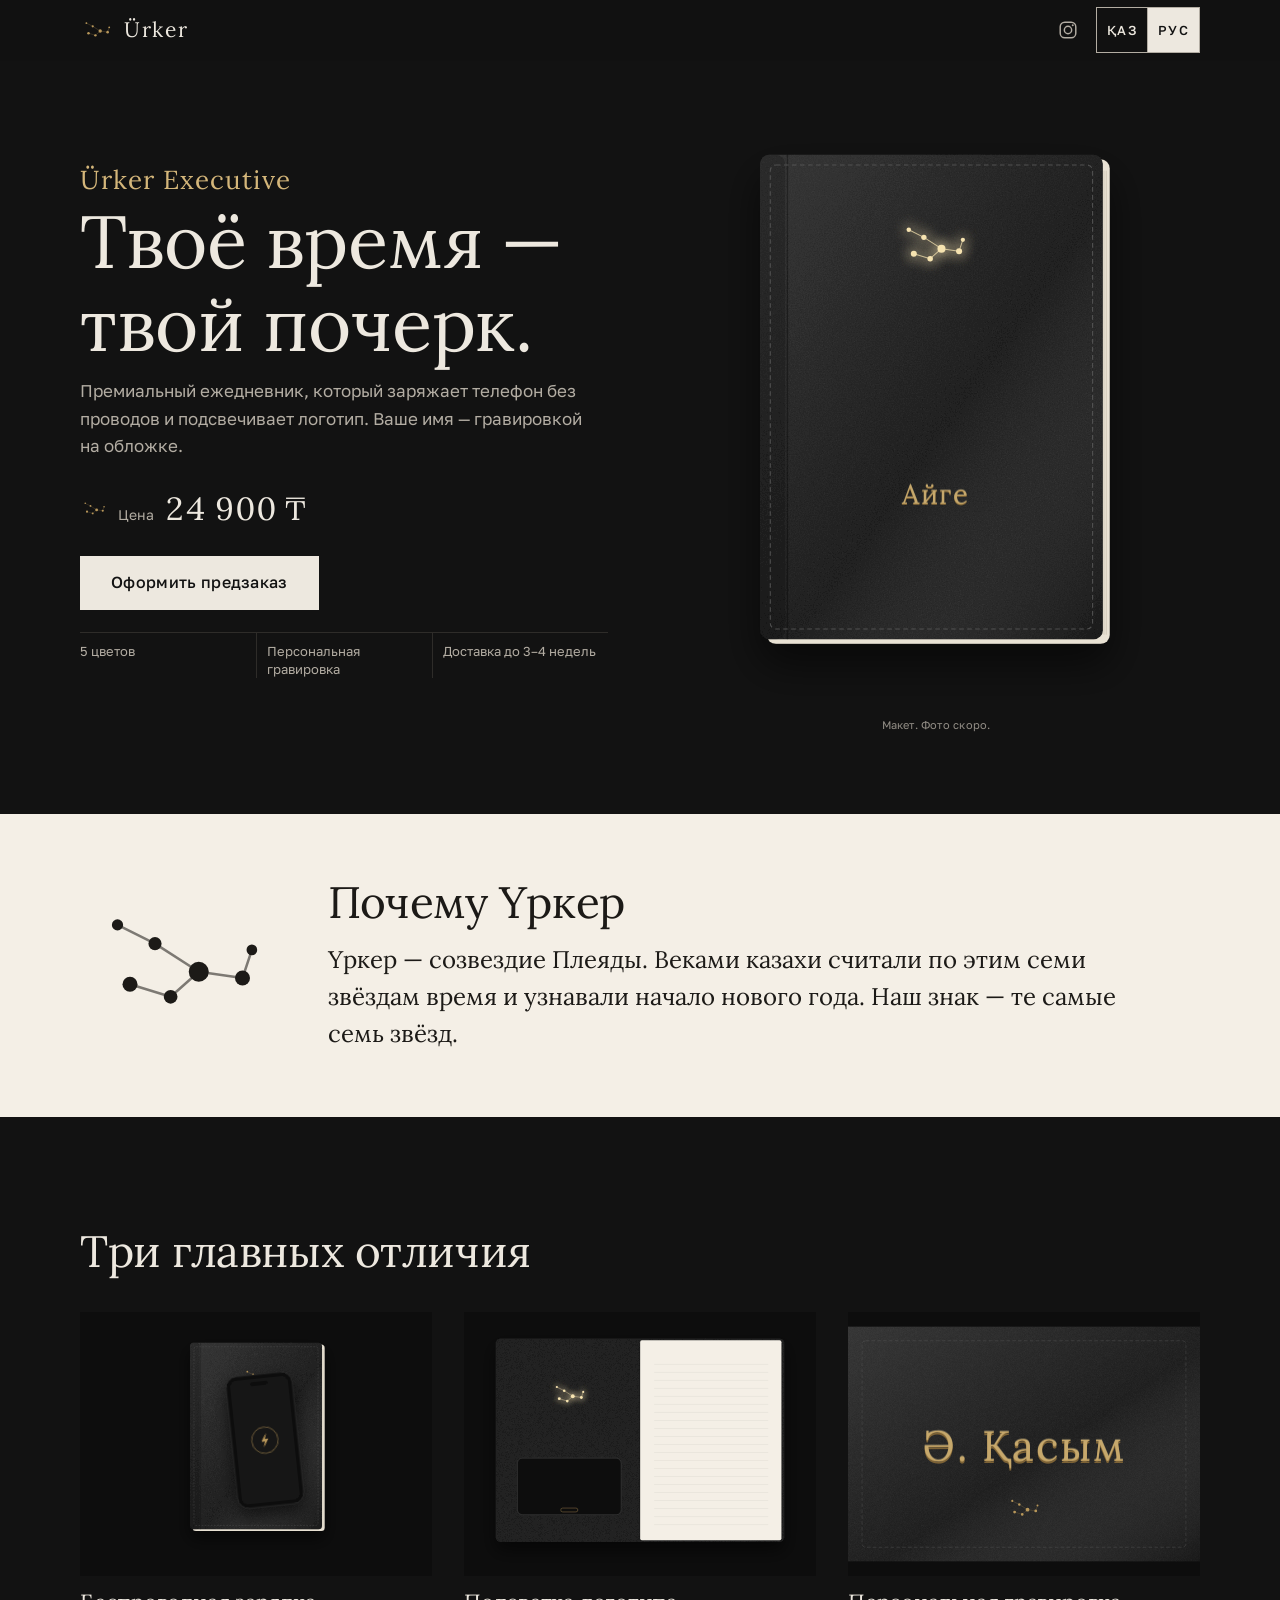
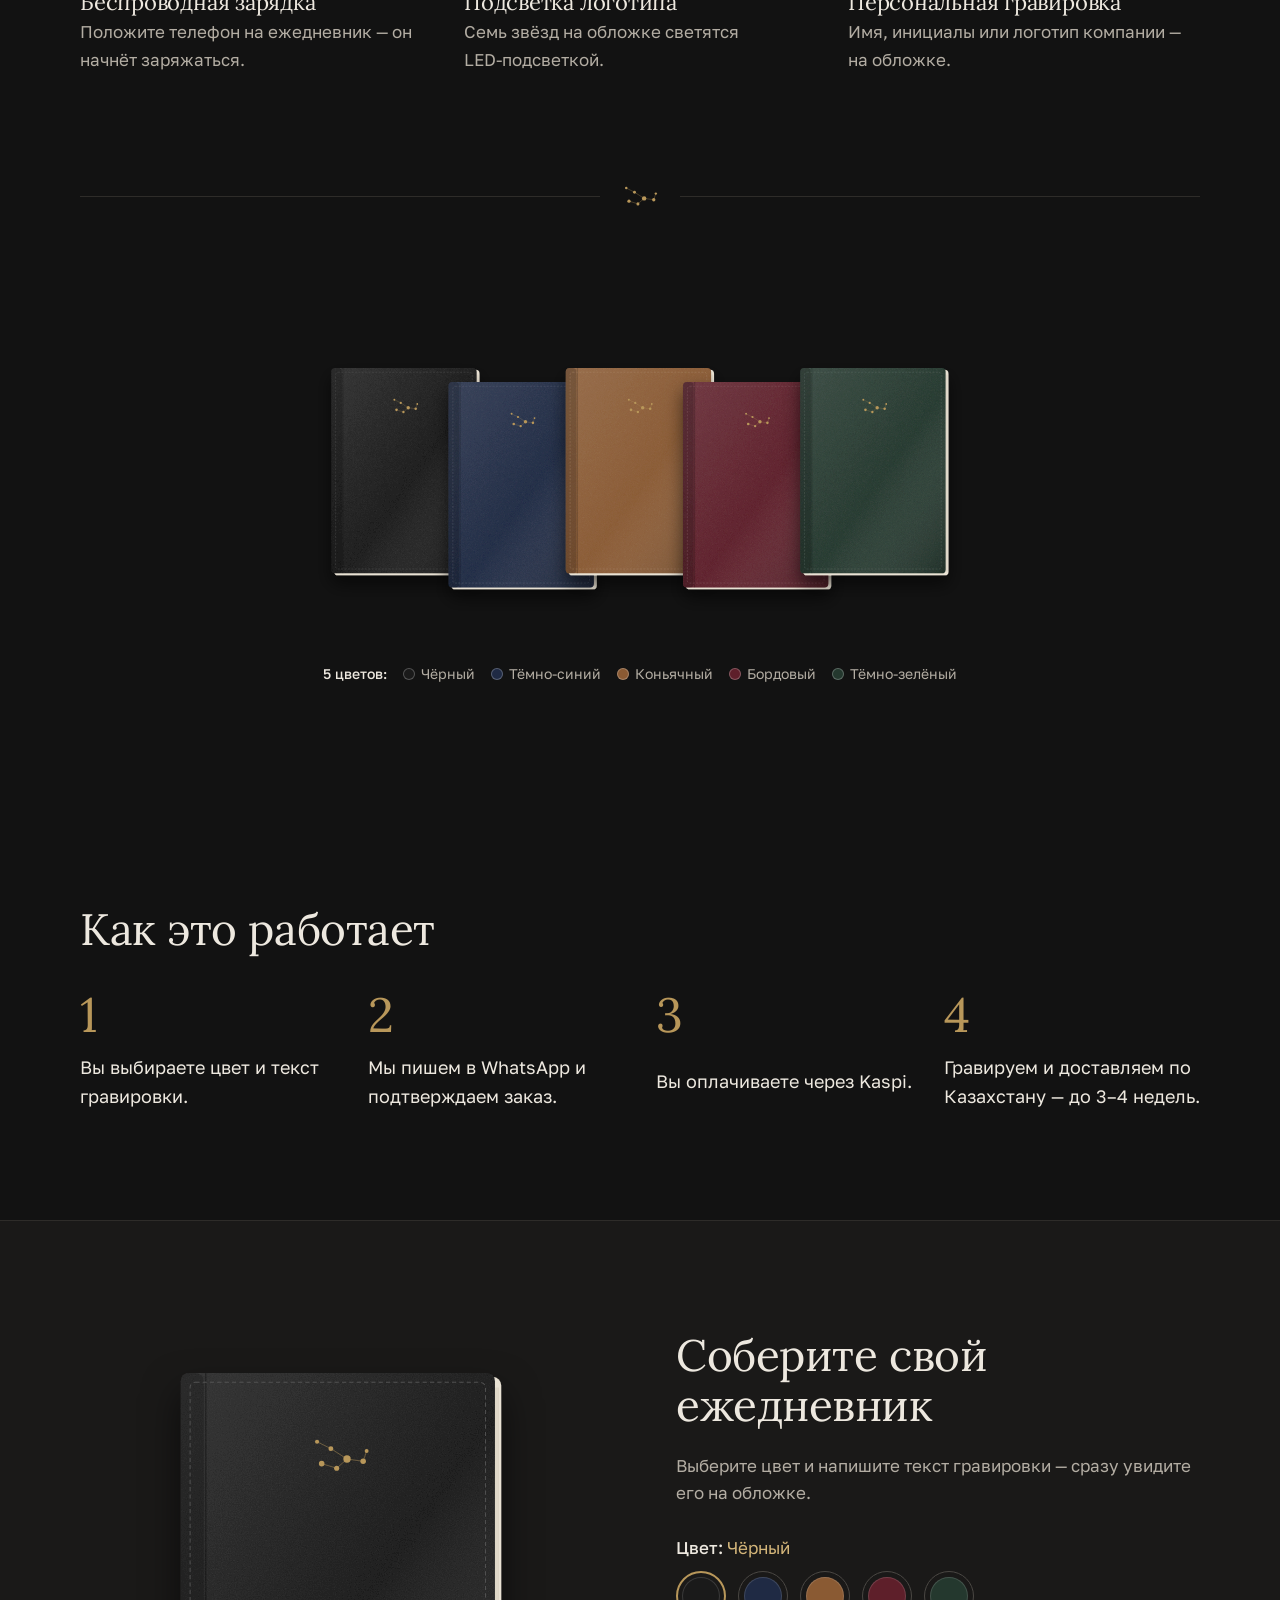
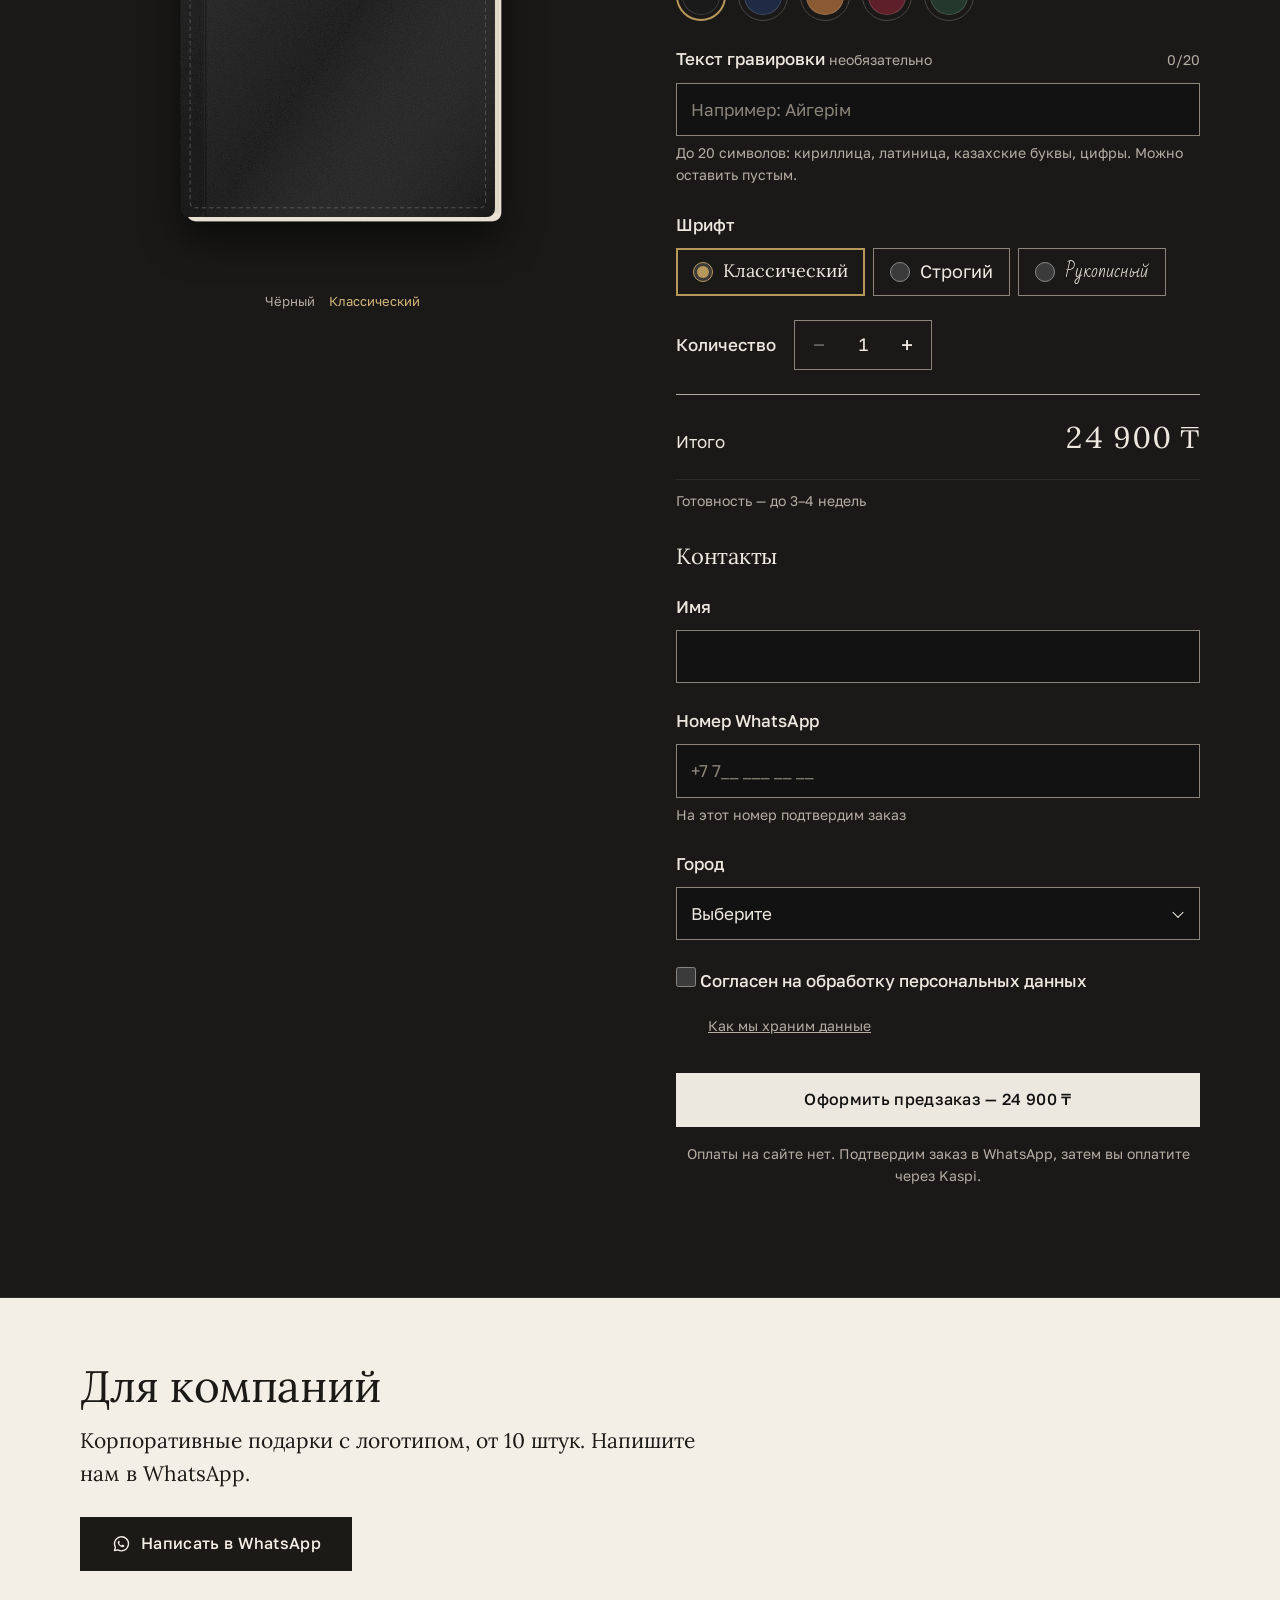
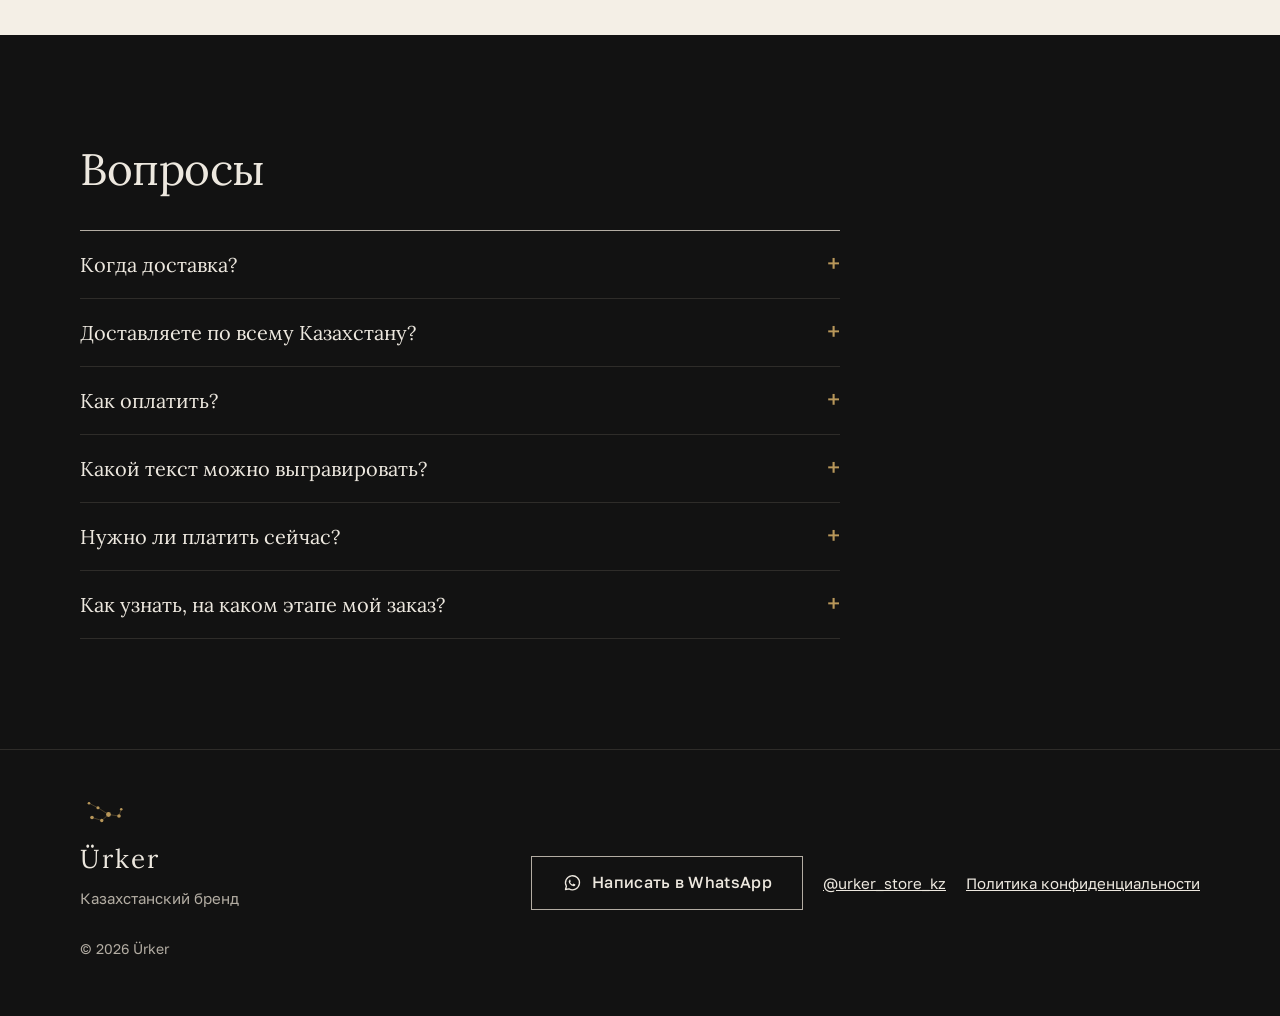
==== commit 6c564758: "Удобство: кнопка заказа на первом экране, нижняя панель, сумма на кнопке, страница 404 - компактный " ====
--- a/ru/index.html
+++ b/ru/index.html
@@ -36,7 +36,7 @@
   <link rel="preload" href="../fonts/lora-latin.woff2" as="font" type="font/woff2" crossorigin>
   <link rel="preload" href="../fonts/golos-cyrillic.woff2" as="font" type="font/woff2" crossorigin>
   <link rel="preload" href="../fonts/golos-cyrillic-ext.woff2" as="font" type="font/woff2" crossorigin>
-  <link rel="stylesheet" href="../styles.css?v=20261127c">
+  <link rel="stylesheet" href="../styles.css?v=20261128a">
 </head>
 <body>
   <svg width="0" height="0" style="position:absolute" aria-hidden="true" focusable="false">
@@ -132,11 +132,22 @@
           <h2 id="specs-title" data-t="specs.title"></h2>
           <dl class="spec" data-list="specs.items"></dl>
         </div>
-        <div class="art art-colors" data-art="colors" data-t-attr="aria-label:specs.colorsAlt" role="img"></div>
-      </div>
-    </section>
-
-    <!-- 5. Конструктор заказа -->
+        <figure class="colors-figure">
+          <div class="art art-colors" data-art="colors" data-t-attr="aria-label:specs.colorsAlt" role="img"></div>
+          <figcaption class="color-list" id="color-list"></figcaption>
+        </figure>
+      </div>
+    </section>
+
+    <!-- 5. Как это работает (до формы: человек знает шаги, прежде чем заказать) -->
+    <section class="section steps reveal" aria-labelledby="steps-title">
+      <div class="wrap">
+        <h2 id="steps-title" data-t="steps.title"></h2>
+        <ol class="step-list" data-list="steps.items"></ol>
+      </div>
+    </section>
+
+    <!-- 6. Конструктор заказа -->
     <section class="builder" id="order" aria-labelledby="builder-title" tabindex="-1">
       <div class="wrap builder-grid">
         <div class="preview-col">
@@ -158,7 +169,7 @@
 
             <div class="field">
               <div class="label-row">
-                <label for="f-engraving" data-t="builder.engravingLabel"></label>
+                <label for="f-engraving"><span data-t="builder.engravingLabel"></span> <span class="optional" data-t="builder.optional"></span></label>
                 <span class="counter" id="engraving-counter" aria-live="polite"></span>
               </div>
               <input id="f-engraving" name="engraving" type="text" autocomplete="off" spellcheck="false" data-t-attr="placeholder:builder.engravingPlaceholder" aria-describedby="hint-engraving err-engraving">
@@ -185,6 +196,7 @@
               <span data-t="builder.totalLabel"></span>
               <strong id="total"></strong>
             </div>
+            <p class="total-note" id="total-note"></p>
 
             <h3 class="contacts-title" data-t="builder.contactsTitle"></h3>
 
@@ -248,14 +260,6 @@
       </div>
     </section>
 
-    <!-- 6. Как это работает -->
-    <section class="section steps reveal" aria-labelledby="steps-title">
-      <div class="wrap">
-        <h2 id="steps-title" data-t="steps.title"></h2>
-        <ol class="step-list" data-list="steps.items"></ol>
-      </div>
-    </section>
-
     <!-- 7. Для компаний -->
     <section class="business" id="business" aria-labelledby="business-title">
       <div class="wrap business-inner">
@@ -298,13 +302,24 @@
     </div>
   </footer>
 
-  <a class="wa-float js-wa" target="_blank" rel="noopener" data-t-attr="aria-label:whatsappFloatLabel">
-    <svg viewBox="0 0 24 24" aria-hidden="true"><use href="#wa-icon"/></svg>
-  </a>
-
-  <script src="../config.js?v=20261127c"></script>
-  <script src="../content.js?v=20261127c"></script>
-  <script src="../art.js?v=20261127c"></script>
-  <script src="../main.js?v=20261127c"></script>
+  <!-- Нижняя панель заказа (только телефон): видна между первым экраном и конструктором -->
+  <div class="buybar" id="buybar" hidden>
+    <a class="btn buybar-order" href="#order"><span data-t="hero.cta"></span><span class="buybar-price js-price"></span></a>
+    <a class="buybar-wa js-wa" target="_blank" rel="noopener" data-t-attr="aria-label:whatsappFloatLabel">
+      <svg viewBox="0 0 24 24" aria-hidden="true"><use href="#wa-icon"/></svg>
+    </a>
+  </div>
+
+  <noscript>
+    <div class="noscript">
+      <p lang="kk">Сайт толық ашылмады. Тапсырысты WhatsApp арқылы беріңіз: <a href="https://wa.me/77085501378">+7 708 550 13 78</a></p>
+      <p lang="ru">Сайт не загрузился полностью. Оформите заказ в WhatsApp: <a href="https://wa.me/77085501378">+7 708 550 13 78</a></p>
+    </div>
+  </noscript>
+
+  <script src="../config.js?v=20261128a"></script>
+  <script src="../content.js?v=20261128a"></script>
+  <script src="../art.js?v=20261128a"></script>
+  <script src="../main.js?v=20261128a"></script>
 </body>
 </html>
--- a/styles.css
+++ b/styles.css
@@ -33,7 +33,7 @@
 
   --wrap: 1200px;
   --gutter: 22px;
-  --section: 80px;
+  --section: 64px;
 }
 
 *, *::before, *::after { box-sizing: border-box; }
@@ -82,26 +82,26 @@
 .icon { width: 20px; height: 20px; flex: none; }
 
 /* ---------- Первый экран ---------- */
-.hero { padding: 16px 0 56px; }
-.hero-grid { display: grid; gap: 12px; }
+.hero { padding: 8px 0 48px; }
+.hero-grid { display: grid; gap: 4px; }
 .hero-text { order: 2; }
 .hero-media { order: 1; }
-.kind { font-size: 16px; color: var(--brass); margin-bottom: 10px; }
-h1 { margin-bottom: 18px; }
-h1 .product { display: block; font-size: 22px; color: var(--text-soft); margin-bottom: 8px; letter-spacing: .02em; }
-h1 .slogan { display: block; font-size: 42px; }
-.lead { color: var(--text-soft); font-size: 17px; max-width: 32em; margin-bottom: 24px; }
-.price-row { display: flex; align-items: baseline; gap: 10px; margin-bottom: 22px; }
+.kind { display: none; }
+h1 { margin-bottom: 12px; }
+h1 .product { display: block; font-size: 18px; color: var(--brass-light); margin-bottom: 6px; letter-spacing: .04em; }
+h1 .slogan { display: block; font-size: 36px; line-height: 1.12; text-wrap: balance; }
+.lead { color: var(--text-soft); font-size: 16px; max-width: 32em; margin-bottom: 16px; }
+.price-row { display: flex; align-items: baseline; gap: 10px; margin-bottom: 14px; }
 .price-star { width: 28px; height: 18px; color: var(--brass); align-self: center; }
 .price-label { font-size: 14px; color: var(--text-soft); }
 .price { font-family: var(--serif); font-size: 32px; font-variant-numeric: lining-nums tabular-nums; }
 .hero-text .btn { width: 100%; }
-.facts { list-style: none; padding: 0; margin: 26px 0 0; display: grid; grid-template-columns: repeat(3, 1fr); border-top: 1px solid var(--rule); font-size: 13px; line-height: 1.35; color: var(--text-soft); }
+.facts { list-style: none; padding: 0; margin: 22px 0 0; display: grid; grid-template-columns: repeat(3, 1fr); border-top: 1px solid var(--rule); font-size: 13px; line-height: 1.35; color: var(--text-soft); }
 .facts li { padding: 10px 8px 0 0; }
 .facts li + li { padding-left: 10px; border-left: 1px solid var(--rule); }
 .art svg, .art img { width: 100%; height: auto; }
-.hero-media .art { max-width: 250px; margin: 0 auto; }
-.sketch-note { font-size: 12px; color: var(--text-soft); text-align: center; margin-top: -6px; }
+.hero-media .art { max-width: 160px; margin: 0 auto; }
+.sketch-note { font-size: 11px; color: var(--text-soft); opacity: .8; text-align: center; margin-top: -10px; letter-spacing: .02em; }
 
 /* ---------- Почему Үркер (светлый блок) ---------- */
 .story { background: var(--paper); color: var(--ink); padding: 64px 0; color-scheme: light; }
@@ -116,10 +116,10 @@
 .divider::before, .divider::after { content: ''; flex: 1; height: 1px; background: var(--rule); }
 .divider svg { width: 44px; height: 28px; }
 
-.feature-list { display: grid; gap: 48px; }
-.feature .art { background: #0D0D0D; margin-bottom: 18px; aspect-ratio: 4 / 3; display: grid; place-items: center; overflow: hidden; }
+.feature-list { display: grid; gap: 36px; }
+.feature .art { background: #0D0D0D; margin-bottom: 14px; aspect-ratio: 3 / 2; display: grid; place-items: center; overflow: hidden; }
 .feature .art svg, .feature .art img { width: 100%; height: 100%; object-fit: contain; }
-.feature h3 { font-size: 24px; margin-bottom: 6px; }
+.feature h3 { font-size: 22px; margin-bottom: 4px; }
 .feature p { color: var(--text-soft); max-width: 28em; }
 
 .specs-grid { display: grid; gap: 40px; }
@@ -127,6 +127,12 @@
 .spec > div { display: grid; gap: 2px; padding: 14px 0; border-bottom: 1px solid var(--rule); }
 .spec dt { color: var(--text-soft); font-size: 15px; }
 .spec dd { font-family: var(--serif); font-size: 19px; }
+
+.colors-figure { margin: 0; }
+.color-list { display: flex; flex-wrap: wrap; justify-content: center; gap: 8px 16px; margin-top: 14px; font-size: 14px; color: var(--text-soft); }
+.color-list-label { color: var(--text); font-weight: 500; }
+.color-item { display: inline-flex; align-items: center; gap: 6px; }
+.color-item i { width: 12px; height: 12px; border-radius: 50%; box-shadow: inset 0 0 0 1px rgba(255,255,255,.25); }
 
 /* ---------- Конструктор ---------- */
 .builder { background: var(--bg-2); padding: var(--section) 0; outline: none; border-top: 1px solid var(--rule); border-bottom: 1px solid var(--rule); }
@@ -175,6 +181,8 @@
 .qty-more { flex-basis: 100%; font-size: 14px; color: var(--brass-light); }
 
 .total { display: flex; justify-content: space-between; align-items: baseline; padding: 18px 0; border-top: 1px solid var(--text-soft); border-bottom: 1px solid var(--rule); }
+.total-note { font-size: 14px; color: var(--text-soft); margin-top: -14px; }
+.optional { font-weight: 400; font-size: 14px; color: var(--text-soft); }
 .total strong { font-family: var(--serif); font-weight: 400; font-size: 30px; font-variant-numeric: lining-nums tabular-nums; }
 .contacts-title { font-size: 22px; margin-top: 8px; }
 
@@ -223,10 +231,16 @@
 .footer-link { display: inline-flex; align-items: center; min-height: 44px; color: var(--text); }
 .footer-seller, .footer-copy { font-size: 14px; }
 
-/* ---------- Плавающая кнопка WhatsApp (телефон) ---------- */
-.wa-float { position: fixed; right: 16px; bottom: calc(16px + env(safe-area-inset-bottom)); z-index: 30; width: 56px; height: 56px; border-radius: 50%; display: grid; place-items: center; background: var(--text); color: var(--bg); box-shadow: 0 4px 16px rgba(0,0,0,.5); transition: opacity .2s, transform .2s; }
-.wa-float svg { width: 28px; height: 28px; }
-.wa-float.is-hidden { opacity: 0; transform: translateY(12px); pointer-events: none; }
+/* ---------- Нижняя панель заказа (телефон) ---------- */
+.buybar { position: fixed; left: 0; right: 0; bottom: 0; z-index: 30; display: flex; gap: 10px; padding: 10px var(--gutter) calc(10px + env(safe-area-inset-bottom)); background: rgba(18,18,18,.96); border-top: 1px solid var(--rule); transition: transform .25s ease, opacity .25s ease; }
+.buybar.is-hidden { transform: translateY(110%); opacity: 0; pointer-events: none; }
+.buybar-order { flex: 1; min-height: 50px; padding: 0 16px; justify-content: space-between; }
+.buybar-price { font-family: var(--serif); font-size: 18px; font-variant-numeric: lining-nums tabular-nums; }
+.buybar-wa { flex: none; width: 50px; height: 50px; display: grid; place-items: center; border: 1px solid var(--text-soft); color: var(--text); }
+.buybar-wa svg { width: 26px; height: 26px; }
+.buybar-wa:hover { border-color: var(--text); }
+.noscript { padding: 16px var(--gutter); background: var(--paper); color: var(--ink); font-size: 15px; }
+.noscript a { color: inherit; }
 
 /* ---------- Первый экран: звёзды загораются, имя гравируется ---------- */
 .u-anim .u-dots circle { fill-opacity: .2; transition: fill .5s ease, fill-opacity .5s ease; }
@@ -249,7 +263,12 @@
 @media (min-width: 700px) {
   :root {
   color-scheme: dark; --gutter: 40px; --section: 110px; }
-  .hero-media .art { max-width: 340px; }
+  .hero-media .art { max-width: 300px; }
+  .hero { padding: 24px 0 64px; }
+  h1 .product { font-size: 24px; }
+  .lead { font-size: 17px; margin-bottom: 24px; }
+  .price-row { margin-bottom: 22px; }
+  .feature .art { aspect-ratio: 4 / 3; }
   h2 { font-size: 44px; margin-bottom: 36px; }
   h1 .slogan { font-size: 60px; }
   h1 .product { font-size: 26px; }
@@ -278,6 +297,10 @@
   .builder-grid { grid-template-columns: 1fr 1fr; gap: 72px; align-items: start; }
   .preview-col { position: sticky; top: 90px; background: none; padding: 0; margin: 0; border: 0; }
   .preview { max-width: 440px; }
-  .wa-float { display: none; }
+  .buybar { display: none; }
   .site-footer { padding-bottom: 56px; }
 }
+
+/* Пока характеристик нет — блок показывает только цвета, по центру */
+.specs-grid > div:has(> .spec[data-gap]) { display: none; }
+.specs-grid:has(> div > .spec[data-gap]) { grid-template-columns: 1fr; max-width: 760px; }
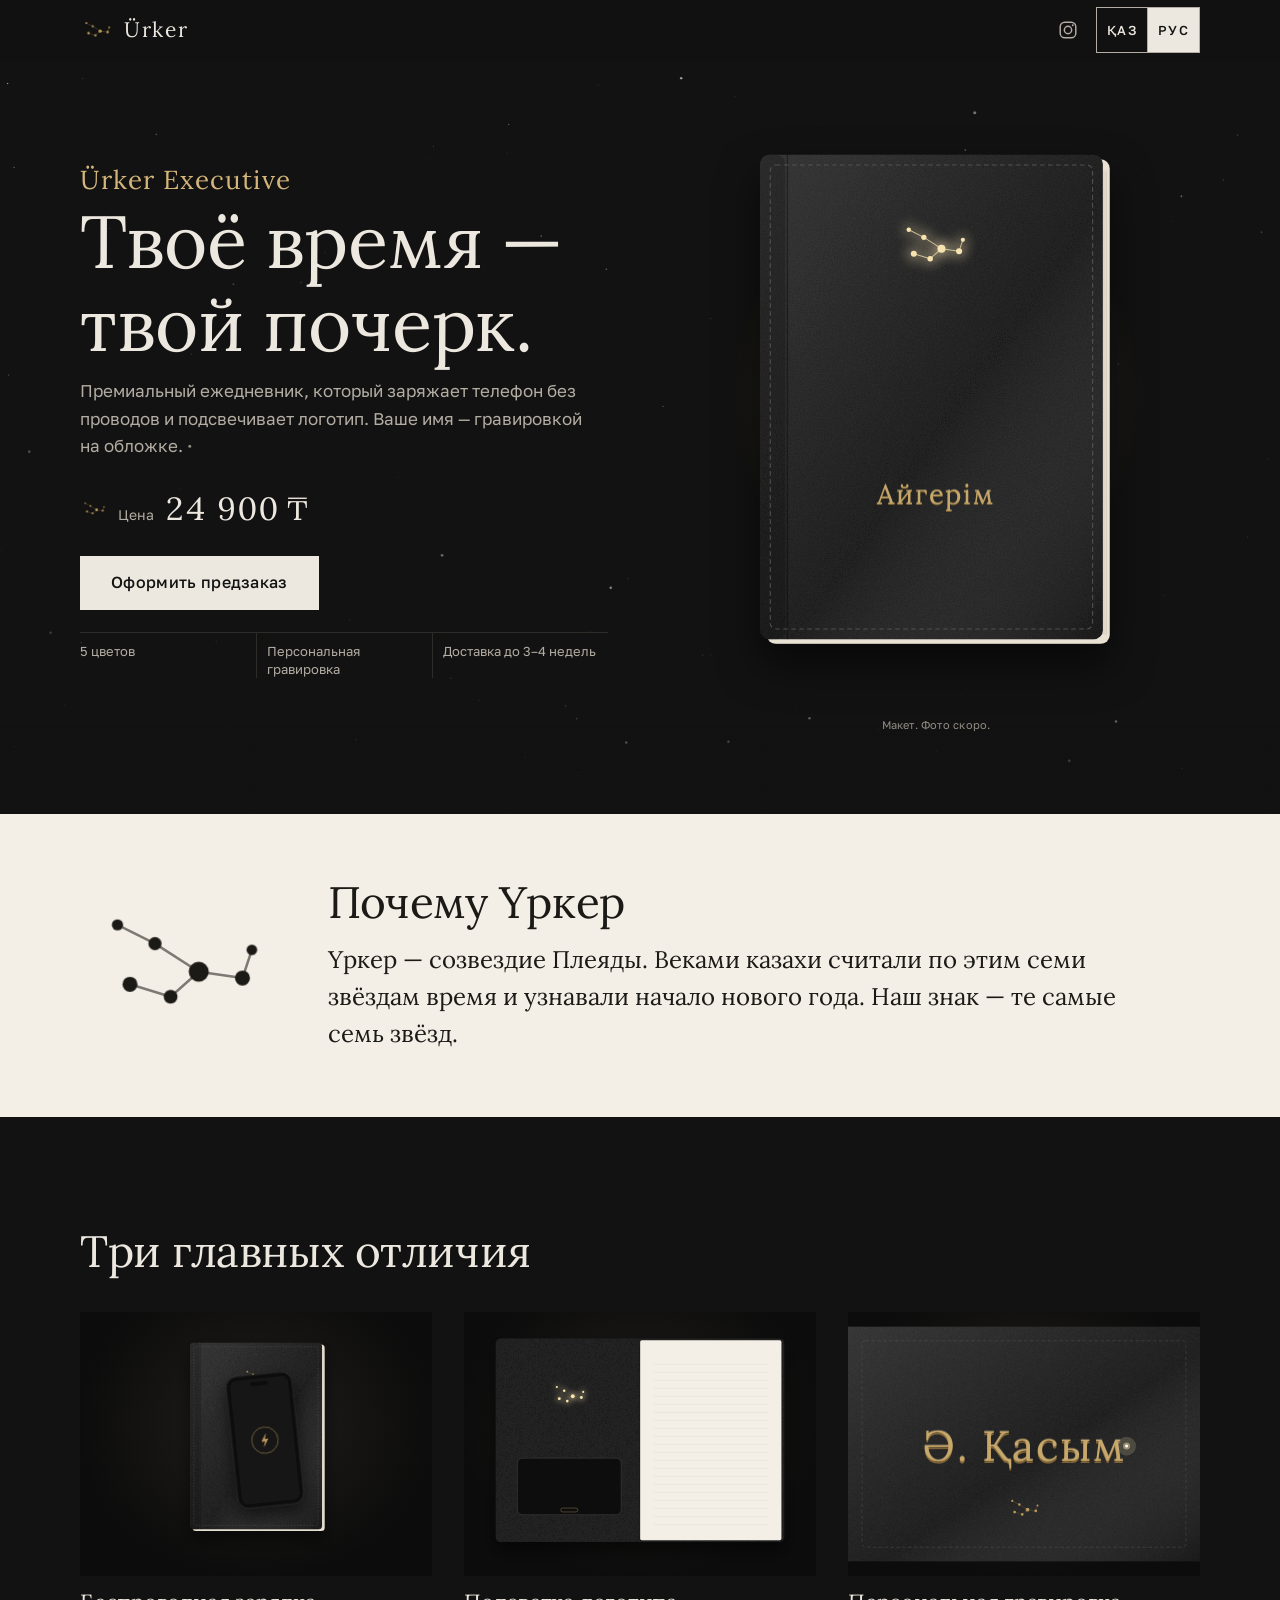
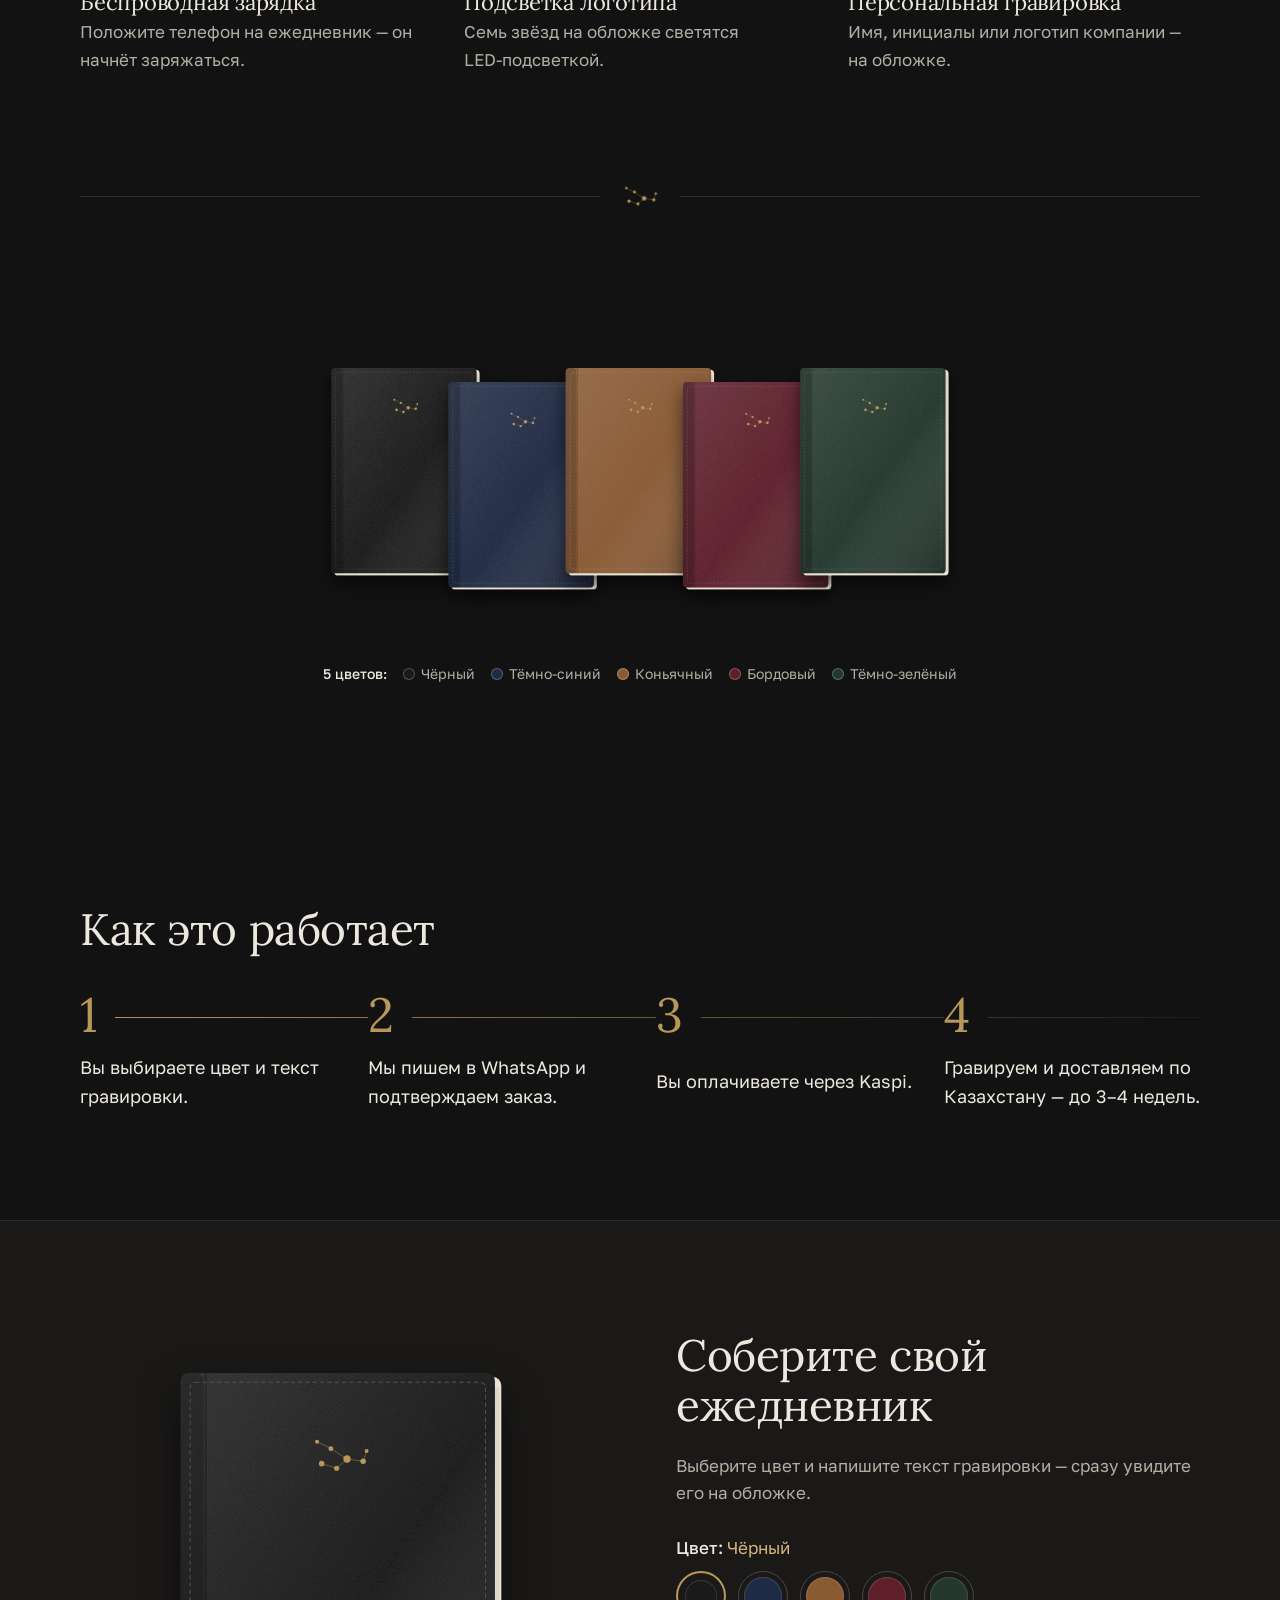
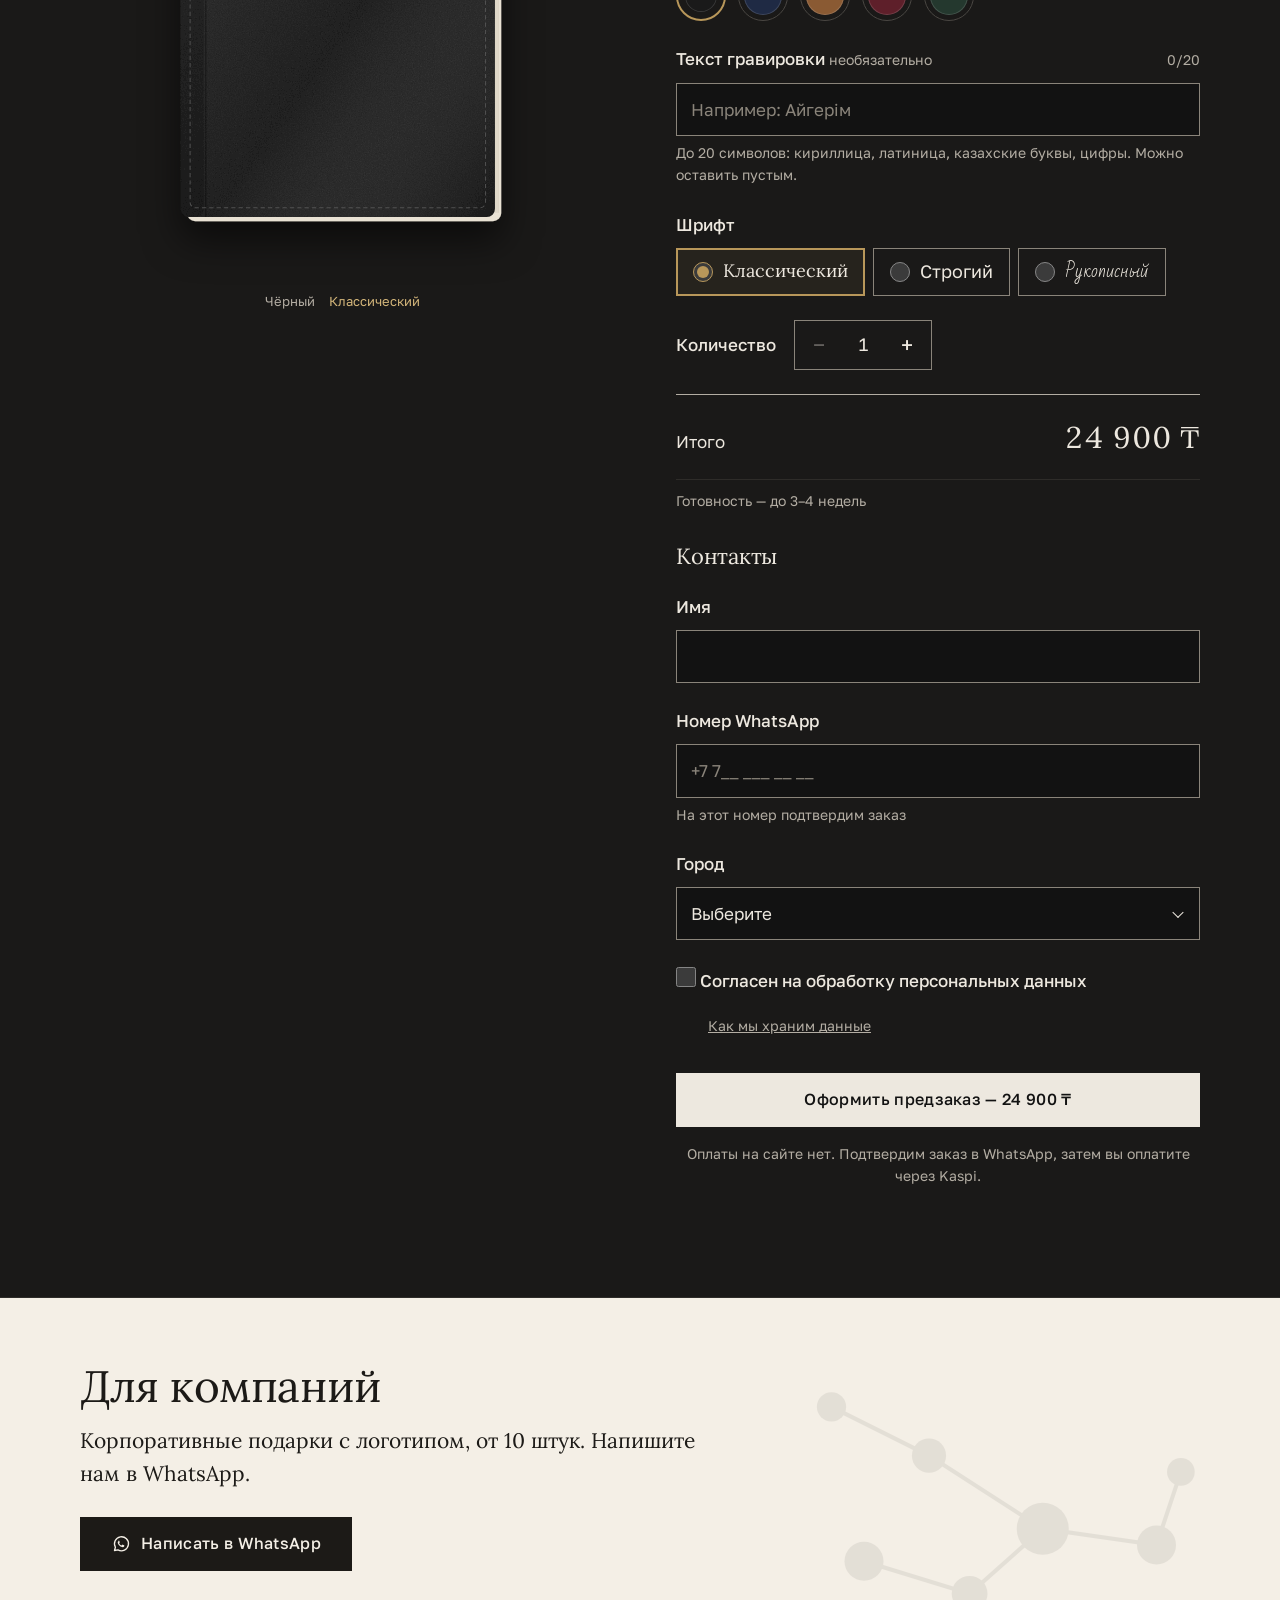
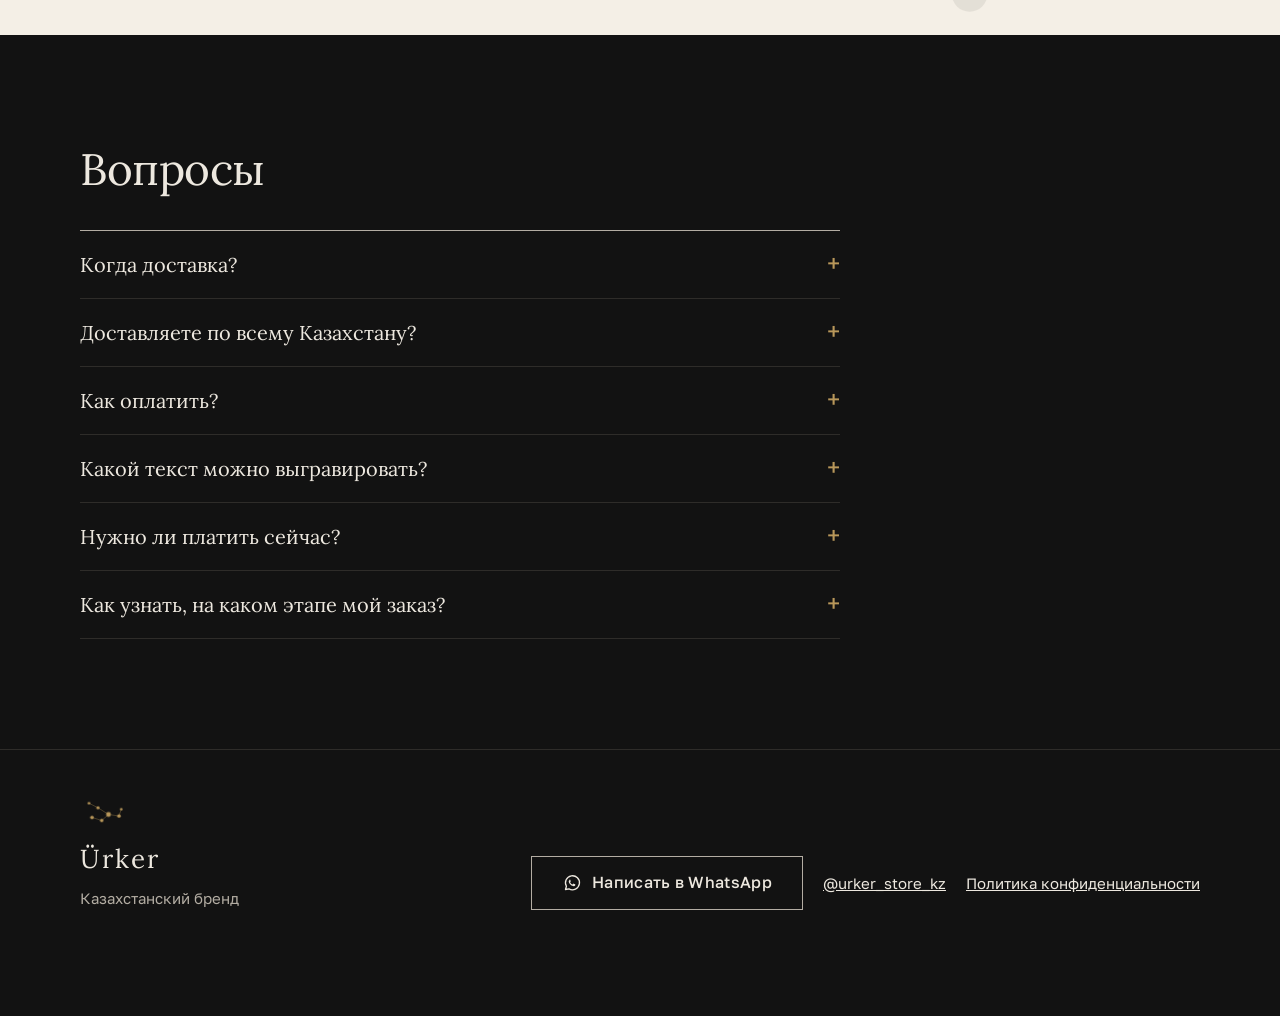
==== commit 6f379019: "Анимация: ночное небо Үркер, созвездия, лазерная гравировка, живые блоки - первый экран: звёздное не" ====
--- a/ru/index.html
+++ b/ru/index.html
@@ -36,7 +36,7 @@
   <link rel="preload" href="../fonts/lora-latin.woff2" as="font" type="font/woff2" crossorigin>
   <link rel="preload" href="../fonts/golos-cyrillic.woff2" as="font" type="font/woff2" crossorigin>
   <link rel="preload" href="../fonts/golos-cyrillic-ext.woff2" as="font" type="font/woff2" crossorigin>
-  <link rel="stylesheet" href="../styles.css?v=20261128a">
+  <link rel="stylesheet" href="../styles.css?v=20261128c">
 </head>
 <body>
   <svg width="0" height="0" style="position:absolute" aria-hidden="true" focusable="false">
@@ -317,9 +317,10 @@
     </div>
   </noscript>
 
-  <script src="../config.js?v=20261128a"></script>
-  <script src="../content.js?v=20261128a"></script>
-  <script src="../art.js?v=20261128a"></script>
-  <script src="../main.js?v=20261128a"></script>
+  <script src="../config.js?v=20261128c"></script>
+  <script src="../content.js?v=20261128c"></script>
+  <script src="../art.js?v=20261128c"></script>
+  <script src="../main.js?v=20261128c"></script>
+  <script src="../motion.js?v=20261128c"></script>
 </body>
 </html>
--- a/styles.css
+++ b/styles.css
@@ -252,11 +252,8 @@
 /* ---------- Заглушки (?draft=1) ---------- */
 mark.draft { background: #FFE34D; color: #121212; padding: 0 2px; }
 
-/* ---------- Мягкое появление ---------- */
-
 @media (prefers-reduced-motion: reduce) {
   html { scroll-behavior: auto; }
-  * { transition: none !important; }
 }
 
 /* ---------- Планшет ---------- */
@@ -304,3 +301,159 @@
 /* Пока характеристик нет — блок показывает только цвета, по центру */
 .specs-grid > div:has(> .spec[data-gap]) { display: none; }
 .specs-grid:has(> div > .spec[data-gap]) { grid-template-columns: 1fr; max-width: 760px; }
+
+/* =====================================================================
+   Движение (motion.js). Класс .m ставит motion.js — без JS всё видно сразу.
+   .m-calm — в системе включено «уменьшить движение»: без наклона, парения, падающих звёзд.
+   ===================================================================== */
+:root { --ease: cubic-bezier(.2, .7, .2, 1); --ease-out: cubic-bezier(.16, 1, .3, 1); }
+
+/* Шапка: въезд, линия прогресса */
+.m .site-header { animation: dropIn .9s var(--ease-out) both; }
+@keyframes dropIn { from { transform: translateY(-100%); opacity: 0; } }
+.progress { position: absolute; left: 0; right: 0; bottom: -1px; height: 2px; background: linear-gradient(90deg, var(--brass-light), var(--brass) 60%, rgba(184,151,90,.4)); transform: scaleX(0); transform-origin: left; pointer-events: none; }
+
+/* Созвездия: звёзды вспыхивают по одной, линии прорисовываются, потом мерцают */
+.cn { overflow: visible; }
+.cn circle { transform-box: fill-box; transform-origin: center; }
+.m .cn:not(.on) circle { opacity: 0; }
+.m .cn:not(.on) line { stroke-dasharray: 1; stroke-dashoffset: 1; }
+.cn.on circle { animation: starPop .7s var(--ease-out) calc(var(--s, 0) * 110ms) both, twinkle 5s ease-in-out calc(1.6s + var(--s, 0) * .7s) infinite; }
+.cn.on line { stroke-dasharray: 1; animation: draw 1s var(--ease) calc(350ms + var(--l, 0) * 120ms) both; }
+@keyframes starPop { 0% { opacity: 0; transform: scale(.1); } 55% { opacity: 1; transform: scale(1.5); } 100% { opacity: 1; transform: scale(1); } }
+@keyframes twinkle { 0%, 100% { opacity: 1; } 50% { opacity: .4; } }
+@keyframes draw { from { stroke-dashoffset: 1; } to { stroke-dashoffset: 0; } }
+
+/* Первый экран: ночное небо, тёплое сияние, парящая обложка */
+.hero { position: relative; overflow: hidden; }
+.sky { position: absolute; inset: 0; z-index: 0; pointer-events: none; }
+.hero-grid { position: relative; z-index: 1; }
+.hero::after { content: ''; position: absolute; left: 0; right: 0; bottom: 0; height: 90px; background: linear-gradient(transparent, var(--bg)); pointer-events: none; z-index: 0; }
+.m .hero-media { position: relative; isolation: isolate; translate: 0 var(--py, 0px); opacity: var(--po, 1); }
+.m .hero-media::before { content: ''; position: absolute; left: 50%; top: 46%; width: 300px; aspect-ratio: 1; translate: -50% -50%; background: radial-gradient(closest-side, rgba(212,182,122,.22), rgba(184,151,90,.07) 55%, transparent 76%); z-index: -1; pointer-events: none; animation: halo 6s ease-in-out infinite; }
+@keyframes halo { 0%, 100% { opacity: .65; scale: .94; } 50% { opacity: 1; scale: 1.06; } }
+.m .hero-media .art { perspective: 900px; animation: float 7s ease-in-out 1.6s infinite; will-change: transform; }
+.m .hero-media .art svg { transform: rotateX(var(--rx, 0deg)) rotateY(var(--ry, 0deg)); transition: transform .6s var(--ease-out); }
+@keyframes float { 0%, 100% { transform: translateY(0); } 50% { transform: translateY(-9px); } }
+.m .hero-media .u-sheen { animation: sheen 7s ease-in-out 2.6s infinite; }
+@keyframes sheen { 0% { transform: translateX(0); } 24%, 100% { transform: translateX(660px); } }
+@keyframes sheenOnce { from { transform: translateX(0); } to { transform: translateX(660px); } }
+.u-spark { opacity: 0; transition: opacity .25s; pointer-events: none; }
+.u-spark.is-on { opacity: 1; }
+
+/* Первый экран: появление по очереди */
+.m .hero .product, .m .hero .lead, .m .hero .price-row, .m .hero-text .btn, .m .hero .facts li, .m .hero-media, .m .sketch-note { opacity: 0; }
+.hero.hero-in .hero-media { animation: emerge 1.5s var(--ease-out) both; }
+.hero.hero-in .product { animation: track 1.3s var(--ease-out) .05s both; }
+.hero.hero-in .lead { animation: rise .9s var(--ease-out) .55s both; }
+.hero.hero-in .price-row { animation: rise .9s var(--ease-out) .7s both; }
+.hero.hero-in .hero-text .btn { animation: rise .9s var(--ease-out) .85s both; }
+.hero.hero-in .facts li { animation: rise .8s var(--ease-out) calc(1s + var(--i, 0) * 110ms) both; }
+.hero.hero-in .sketch-note { animation: fade 1s ease 1.4s both; }
+@keyframes emerge { from { opacity: 0; transform: scale(.92) translateY(14px); } to { opacity: 1; transform: none; } }
+@keyframes track { from { opacity: 0; letter-spacing: .38em; } to { opacity: 1; letter-spacing: .04em; } }
+@keyframes rise { from { opacity: 0; transform: translateY(18px); } to { opacity: 1; transform: none; } }
+@keyframes fade { from { opacity: 0; } to { opacity: .8; } }
+
+/* Заголовки: слова поднимаются из-под строки */
+.split .w { display: inline-block; overflow: hidden; vertical-align: top; padding: .08em .03em .16em; margin: -.08em -.03em -.16em; }
+.split .w > span { display: inline-block; transition: transform 1.05s var(--ease-out), opacity .7s ease; transition-delay: calc(var(--w, 0) * 70ms); }
+.m .split:not(.in) .w > span { transform: translateY(105%); opacity: 0; }
+
+/* «Почему Үркер»: слова проявляются при прокрутке */
+.ink .iw { transition: opacity .5s ease; }
+.m .ink .iw:not(.lit) { opacity: .14; }
+
+/* Блоки поднимаются при прокрутке, соседние — с задержкой */
+.m [data-r] { transition: opacity .9s var(--ease), transform 1.05s var(--ease-out); transition-delay: calc(var(--i, 0) * 110ms); }
+.m [data-r]:not(.in) { opacity: 0; transform: translateY(28px); }
+
+/* Разделитель: линии расходятся от звёзд */
+.divider::before { transform-origin: right; }
+.divider::after { transform-origin: left; }
+.divider::before, .divider::after { transition: transform 1.4s var(--ease-out) .2s; }
+.m .divider:not(.in)::before, .m .divider:not(.in)::after { transform: scaleX(0); }
+
+/* Шаги: латунная нить соединяет цифры */
+.step-list { position: relative; }
+.step-list::before { content: ''; position: absolute; left: 10px; top: 14px; bottom: 30px; width: 1px; background: linear-gradient(var(--brass), rgba(184,151,90,.1)); transform-origin: top; transition: transform 1.8s var(--ease-out) .3s; }
+.m .step-list:not(.in)::before { transform: scaleY(0); }
+.step-list li::before { position: relative; z-index: 1; background: var(--bg); padding-bottom: 8px; justify-self: start; }
+
+/* Три отличия: живые сцены */
+.feature .art { background: radial-gradient(ellipse at 50% 42%, #201E1A, #0C0C0C 72%); transition: transform .7s var(--ease-out); }
+.m .feature .art:not(.play) .u-phone { transform: translateY(-70px); opacity: 0; }
+.feature .art.play .u-phone { animation: drop 1.2s var(--ease-out) .15s both; }
+@keyframes drop { 0% { transform: translateY(-80px); opacity: 0; } 65% { transform: translateY(5px); opacity: 1; } 100% { transform: none; opacity: 1; } }
+.u-ring { transform-box: fill-box; transform-origin: center; }
+.feature .art.play .u-ring { animation: ring 2.6s ease-out 1.3s infinite; }
+.feature .art.play .u-ring + .u-ring { animation-delay: 2.6s; }
+@keyframes ring { from { opacity: .85; transform: scale(1); } to { opacity: 0; transform: scale(2.6); } }
+.feature .art.play .u-bolt { animation: bolt 2.6s ease-in-out 1.3s infinite; }
+@keyframes bolt { 0%, 100% { fill: #B8975A; } 45% { fill: #F6E3B0; } }
+.u-led2 circle { transform-box: fill-box; transform-origin: center; }
+.m .feature .art:not(.play) .u-led2 circle { opacity: .12; }
+.m .feature .art:not(.play) .u-led2 line { stroke-dasharray: 1; stroke-dashoffset: 1; }
+.feature .art.play .u-led2 circle { animation: starPop .7s var(--ease-out) calc(.35s + var(--s, 0) * 150ms) both, twinkle 4.5s ease-in-out calc(2.4s + var(--s, 0) * .6s) infinite; }
+.feature .art.play .u-led2 line { stroke-dasharray: 1; animation: draw 1.1s var(--ease) calc(1.2s + var(--l, 0) * 130ms) both; }
+.feature .art:has(.u-engr-big) { cursor: pointer; }
+@media (hover: hover) { .feature:hover .art { transform: translateY(-6px); } }
+
+/* Пять цветов: веер из стопки, наведение поднимает */
+.u-cw { transition: transform 1.1s var(--ease-out), opacity .7s ease; transition-delay: calc(var(--k, 0) * 80ms); cursor: pointer; }
+.m .colors-figure:not(.in) .u-cw { transform: translateX(var(--dx, 0)); opacity: 0; }
+.colors-figure.in .u-cw:hover { transform: translateY(-26px); transition-delay: 0s; transition-duration: .45s; }
+.color-item, .color-list-label { transition: opacity .6s ease, transform .6s var(--ease-out); transition-delay: calc(.7s + var(--k, 0) * 80ms); }
+.m .colors-figure:not(.in) .color-item, .m .colors-figure:not(.in) .color-list-label { opacity: 0; transform: translateY(8px); }
+
+/* Конструктор */
+.preview { perspective: 700px; }
+.preview.swap svg { animation: swap .6s var(--ease-out); }
+.preview.swap .u-sheen { animation: sheenOnce 1s ease-out .1s both; }
+@keyframes swap { 0% { opacity: .35; transform: rotateY(-22deg) scale(.95); } 100% { opacity: 1; transform: none; } }
+.swatch { transition: transform .25s var(--ease-out), border-color .2s; }
+.swatch span { transition: transform .35s var(--ease-out); }
+.swatch:has(input:checked) span { transform: scale(.84); }
+@media (hover: hover) { .swatch:hover { transform: translateY(-2px); } }
+.choice { transition: border-color .2s, background-color .2s; }
+.choice:has(input:checked) { border-color: var(--brass); background: rgba(184,151,90,.08); }
+.qty output, #total { display: inline-block; }
+.tick { animation: tick .35s var(--ease-out); }
+@keyframes tick { from { transform: translateY(-35%); opacity: .2; } to { transform: none; opacity: 1; } }
+
+/* Кнопки: блик и нажатие */
+.btn { position: relative; overflow: hidden; isolation: isolate; transition: background-color .2s, color .2s, border-color .2s, transform .15s; }
+.btn:active { transform: scale(.985); }
+.btn::after { content: ''; position: absolute; top: 0; bottom: 0; left: -50%; width: 38%; background: linear-gradient(100deg, transparent, rgba(212,182,122,.45), transparent); transform: skewX(-20deg); opacity: 0; pointer-events: none; }
+@media (hover: hover) { .btn:hover::after { animation: shine .9s var(--ease) both; } }
+.btn.shine::after { animation: shine 1.2s var(--ease) both; }
+.buybar:not(.is-hidden) .buybar-order::after { animation: shine 1.2s var(--ease) .4s both; }
+@keyframes shine { from { opacity: 1; transform: skewX(-20deg) translateX(0); } to { opacity: 1; transform: skewX(-20deg) translateX(420%); } }
+
+/* Спасибо за заказ */
+.result:not([hidden]) .result-text, .result:not([hidden]) .result-order, .result:not([hidden]) .btn { animation: rise .8s var(--ease-out) .6s both; }
+.result-stars { width: 96px; height: 60px; }
+
+/* Для компаний: большое созвездие-водяной знак */
+.business { position: relative; overflow: hidden; }
+.business::after { content: ''; position: absolute; right: -40px; bottom: -30px; width: 340px; height: 212px; opacity: .07; pointer-events: none; background: url("data:image/svg+xml,%3Csvg xmlns='http://www.w3.org/2000/svg' viewBox='0 0 64 40'%3E%3Cg stroke='%231C1A17' stroke-width='.5' fill='none'%3E%3Cpath d='M16 26 29 30 38 22 52 24 55 15M38 22 24 13 12 7'/%3E%3C/g%3E%3Cg fill='%231C1A17'%3E%3Ccircle cx='38' cy='22' r='3.2'/%3E%3Ccircle cx='52' cy='24' r='2.4'/%3E%3Ccircle cx='55' cy='15' r='1.7'/%3E%3Ccircle cx='29' cy='30' r='2.2'/%3E%3Ccircle cx='16' cy='26' r='2.4'/%3E%3Ccircle cx='24' cy='13' r='2.1'/%3E%3Ccircle cx='12' cy='7' r='1.8'/%3E%3C/g%3E%3C/svg%3E") no-repeat center / contain; }
+.business-inner { position: relative; z-index: 1; }
+
+/* Спокойный режим: без больших перемещений */
+.m-calm .colors-figure:not(.in) .u-cw { transform: none; }
+.m-calm .feature .art:not(.play) .u-phone { transform: none; }
+
+/* Планшет и компьютер */
+@media (min-width: 700px) {
+  .step-list::before { left: 0; right: 0; top: 26px; bottom: auto; width: auto; height: 1px; background: linear-gradient(90deg, var(--brass), rgba(184,151,90,.08)); transform-origin: left; }
+  .m .step-list:not(.in)::before { transform: scaleX(0); }
+  .step-list li::before { padding: 0 18px 0 0; }
+  .business::after { width: 520px; height: 325px; right: 2%; bottom: -40px; }
+  .m .hero-media::before { width: 560px; }
+}
+
+/* Печать — всё видно */
+@media print {
+  .sky, .progress { display: none; }
+  .m [data-r], .m .split .w > span, .m .hero *, .m .ink .iw, .m .cn circle { opacity: 1 !important; transform: none !important; animation: none !important; }
+}
